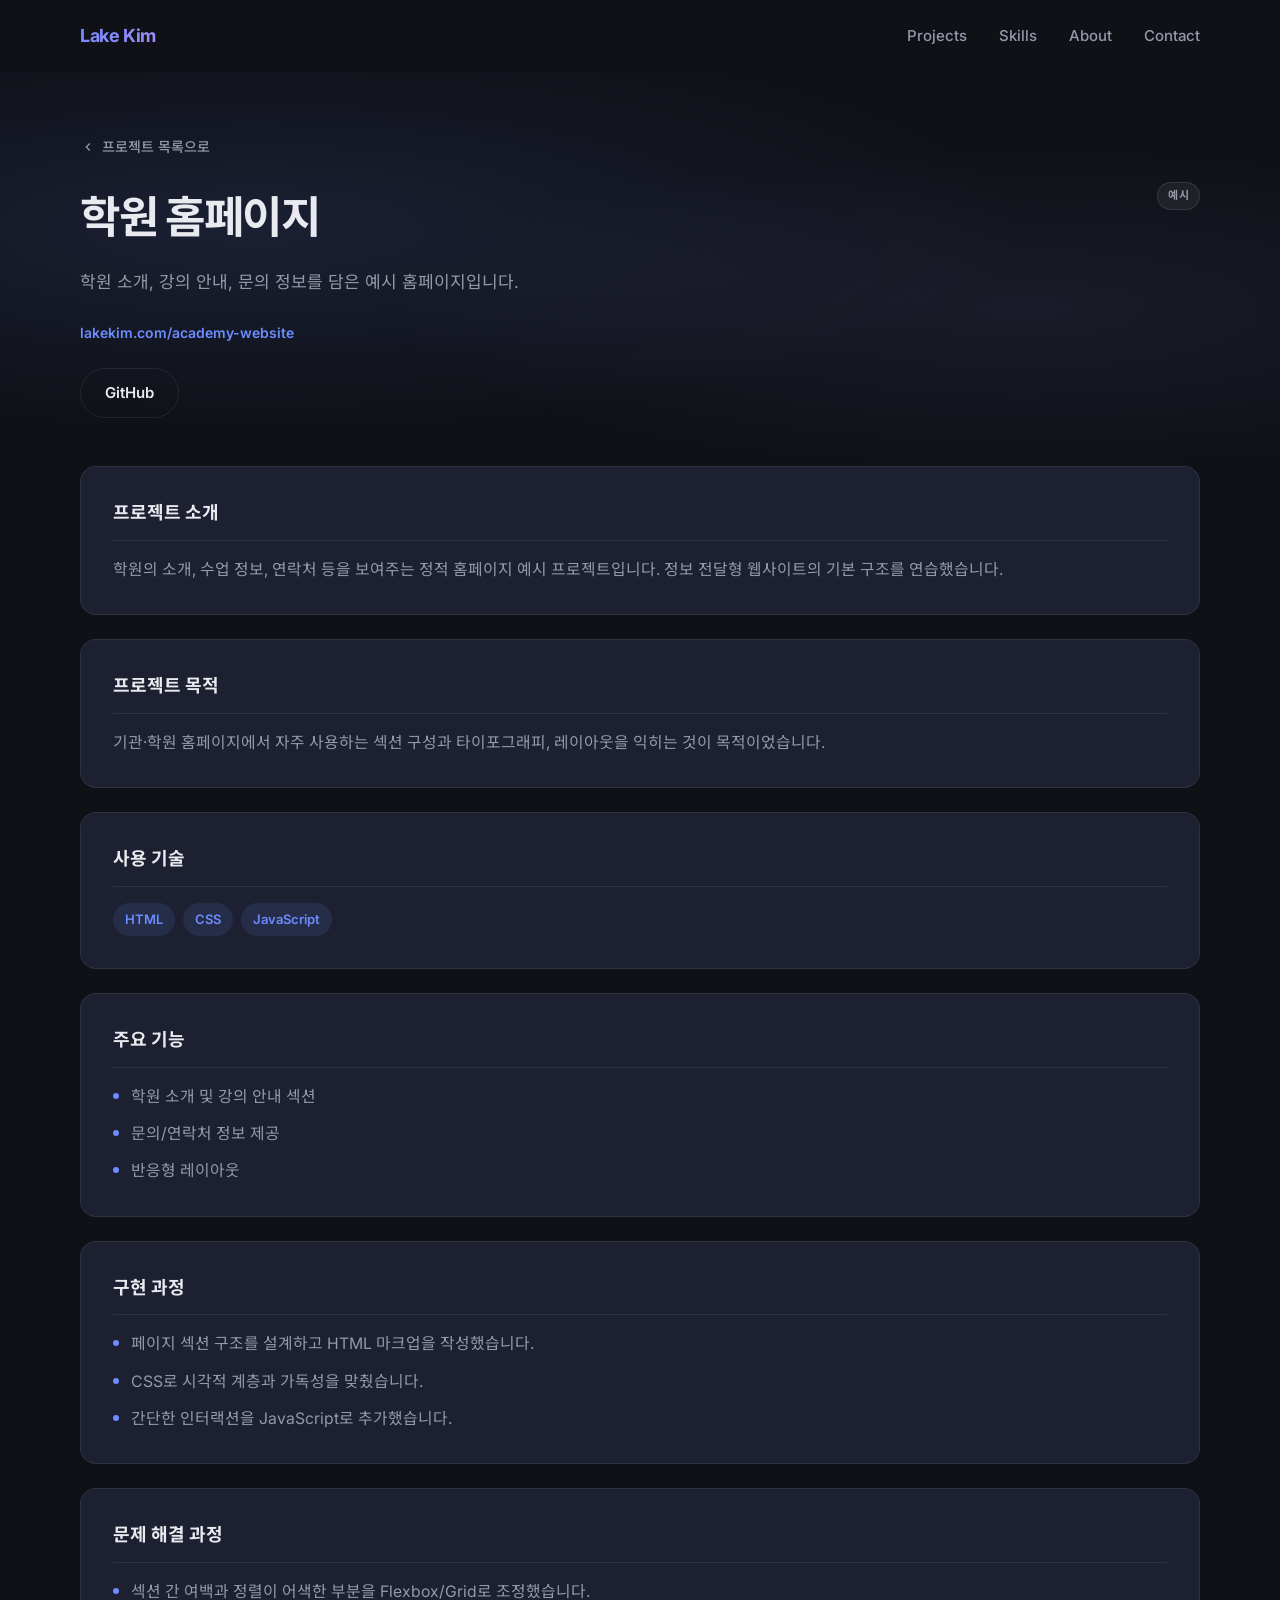
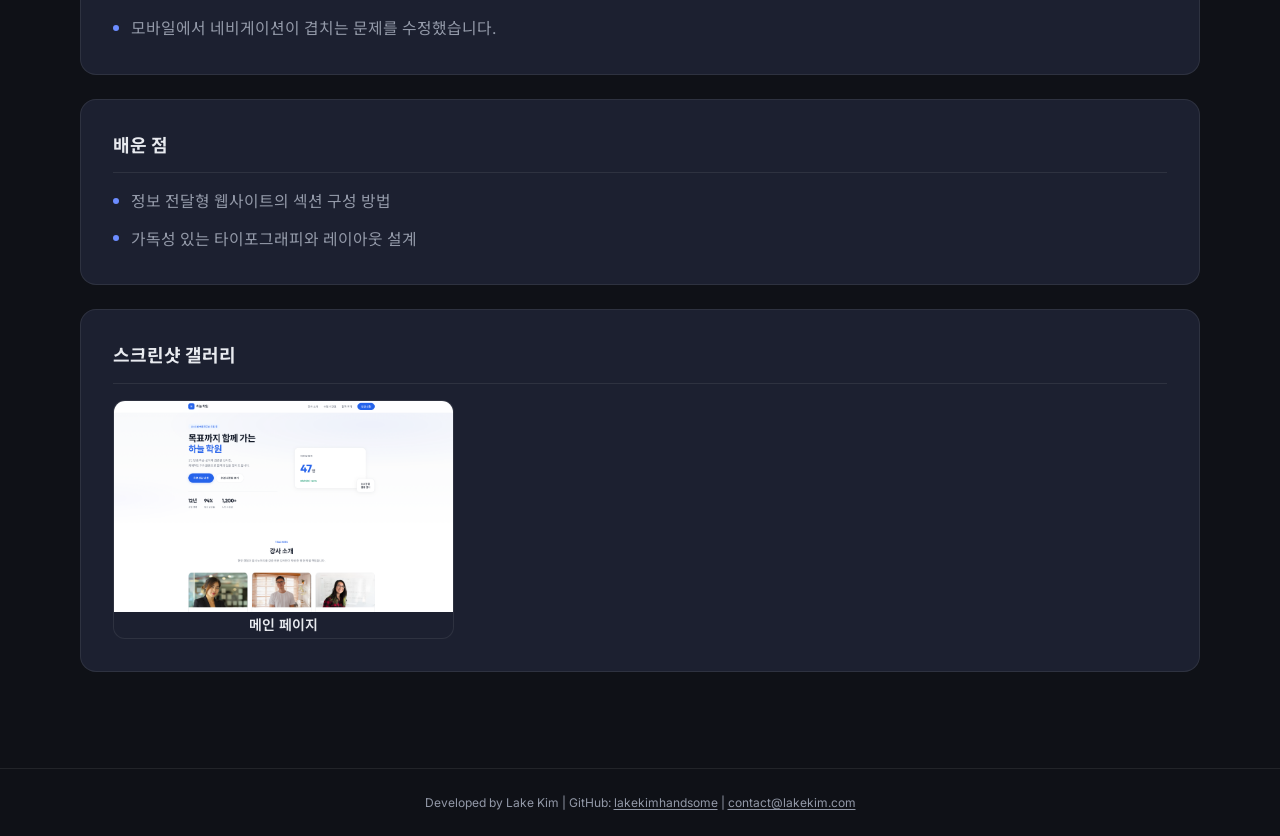
==== projects/academy-website/index.html @ eb20b7c6 "remove .html from project urls" ====
<!DOCTYPE html>
<html lang="ko">

<head>
  <meta charset="UTF-8">
  <meta name="viewport" content="width=device-width, initial-scale=1.0">
  <meta name="description" content="학원 홈페이지 프로젝트 상세">
  <title>학원 홈페이지 | Project Detail</title>
  <link rel="icon" href="../../favicon.svg" type="image/svg+xml">
  <link rel="preconnect" href="https://fonts.googleapis.com">
  <link rel="preconnect" href="https://fonts.gstatic.com" crossorigin>
  <link href="https://fonts.googleapis.com/css2?family=Inter:wght@400;500;600;700&family=Noto+Sans+KR:wght@400;500;600;700&display=swap" rel="stylesheet">
  <link rel="stylesheet" href="../../style.css">
</head>

<body class="page-detail">
  <header class="header scrolled" id="header">
    <nav class="nav container">
      <a href="../../" class="logo logo--link">Lake Kim</a>
      <ul class="nav-links" id="nav-links">
        <li><a href="../../#projects">Projects</a></li>
        <li><a href="../../#skills">Skills</a></li>
        <li><a href="../../#about">About</a></li>
        <li><a href="../../#contact">Contact</a></li>
      </ul>
      <button type="button" class="nav-toggle" id="nav-toggle" aria-label="메뉴 열기" aria-expanded="false"><span></span><span></span><span></span></button>
    </nav>
  </header>

  <main>
    <section class="detail-hero">
      <div class="container detail-hero-inner reveal">
        <a href="../../#projects" class="detail-back"><svg viewBox="0 0 24 24" aria-hidden="true"><path d="M15.41 7.41 14 6l-6 6 6 6 1.41-1.41L10.83 12z" /></svg>프로젝트 목록으로</a>
        <div class="detail-header">
          <h1 class="detail-title">학원 홈페이지</h1>
          <span class="project-badge project-badge--sample">예시</span>
        </div>
        <p class="detail-summary">학원 소개, 강의 안내, 문의 정보를 담은 예시 홈페이지입니다.</p>
        <a href="https://lakekim.com/academy-website" class="project-url" target="_blank"
          rel="noopener noreferrer">lakekim.com/academy-website</a>
        <div class="detail-actions">
          <a href="https://github.com/lakekimhandsome/academy-website" class="btn btn-outline" target="_blank" rel="noopener noreferrer">GitHub</a>
        </div>
      </div>
    </section>

    <section class="detail-content">
      <div class="container detail-grid">
        <article class="detail-block reveal"><h2 class="detail-block-title">프로젝트 소개</h2><p class="detail-text">학원의 소개, 수업 정보, 연락처 등을 보여주는 정적 홈페이지 예시 프로젝트입니다. 정보 전달형 웹사이트의 기본 구조를 연습했습니다.</p></article>
        <article class="detail-block reveal"><h2 class="detail-block-title">프로젝트 목적</h2><p class="detail-text">기관·학원 홈페이지에서 자주 사용하는 섹션 구성과 타이포그래피, 레이아웃을 익히는 것이 목적이었습니다.</p></article>
        <article class="detail-block reveal"><h2 class="detail-block-title">사용 기술</h2><ul class="detail-tech"><li>HTML</li><li>CSS</li><li>JavaScript</li></ul></article>
        <article class="detail-block reveal"><h2 class="detail-block-title">주요 기능</h2><ul class="detail-list"><li><span class="detail-list-marker" aria-hidden="true"></span>학원 소개 및 강의 안내 섹션</li><li><span class="detail-list-marker" aria-hidden="true"></span>문의/연락처 정보 제공</li><li><span class="detail-list-marker" aria-hidden="true"></span>반응형 레이아웃</li></ul></article>
        <article class="detail-block reveal"><h2 class="detail-block-title">구현 과정</h2><ul class="detail-list"><li><span class="detail-list-marker" aria-hidden="true"></span>페이지 섹션 구조를 설계하고 HTML 마크업을 작성했습니다.</li><li><span class="detail-list-marker" aria-hidden="true"></span>CSS로 시각적 계층과 가독성을 맞췄습니다.</li><li><span class="detail-list-marker" aria-hidden="true"></span>간단한 인터랙션을 JavaScript로 추가했습니다.</li></ul></article>
        <article class="detail-block reveal"><h2 class="detail-block-title">문제 해결 과정</h2><ul class="detail-list"><li><span class="detail-list-marker" aria-hidden="true"></span>섹션 간 여백과 정렬이 어색한 부분을 Flexbox/Grid로 조정했습니다.</li><li><span class="detail-list-marker" aria-hidden="true"></span>모바일에서 네비게이션이 겹치는 문제를 수정했습니다.</li></ul></article>
        <article class="detail-block reveal"><h2 class="detail-block-title">배운 점</h2><ul class="detail-list"><li><span class="detail-list-marker" aria-hidden="true"></span>정보 전달형 웹사이트의 섹션 구성 방법</li><li><span class="detail-list-marker" aria-hidden="true"></span>가독성 있는 타이포그래피와 레이아웃 설계</li></ul></article>
        <article class="detail-block reveal"><h2 class="detail-block-title">스크린샷 갤러리</h2><div class="gallery-grid"><button type="button" class="gallery-item" data-lightbox-src="../../images/projects/academy-website.png" data-lightbox-caption="메인 페이지"><div class="gallery-item__media"><img src="../../images/projects/academy-website.png" alt="메인 페이지" loading="lazy"></div><span class="gallery-item__caption">메인 페이지</span></button></div></article>
      </div>
    </section>
  </main>

  <footer class="site-footer"><p class="site-footer__copy">Developed by Lake Kim | GitHub: <a href="https://github.com/lakekimhandsome" target="_blank" rel="noopener noreferrer">lakekimhandsome</a> | <a href="mailto:contact@lakekim.com">contact@lakekim.com</a></p></footer>

  <div id="lightbox" class="lightbox" aria-hidden="true" role="dialog" aria-modal="true" aria-label="스크린샷 확대 보기">
    <div class="lightbox__backdrop"></div>
    <button type="button" class="lightbox__close" aria-label="닫기"><svg viewBox="0 0 24 24" aria-hidden="true"><path d="M18.3 5.71 12 12l6.3 6.29-1.41 1.42L10.59 13.4 4.29 19.71 2.88 18.3 9.17 12 2.88 5.71 4.29 4.29 10.59 10.6l6.3-6.31z" /></svg></button>
    <button type="button" class="lightbox__prev" aria-label="이전"><svg viewBox="0 0 24 24" aria-hidden="true"><path d="M15.41 7.41 14 6l-6 6 6 6 1.41-1.41L10.83 12z" /></svg></button>
    <button type="button" class="lightbox__next" aria-label="다음"><svg viewBox="0 0 24 24" aria-hidden="true"><path d="M8.59 16.59 13.17 12 8.59 7.41 10 6l6 6-6 6z" /></svg></button>
    <div class="lightbox__dialog"><figure class="lightbox__figure"><img class="lightbox__image" src="" alt=""></figure><p class="lightbox__caption"></p></div>
  </div>

  <script src="../../script.js"></script>
  <script src="../../project-detail.js"></script>
</body>
</html>
---- style.css ----
/* ===== Variables ===== */
:root {
  --bg: #0f1117;
  --bg-alt: #161922;
  --surface: #1c2030;
  --surface-hover: #242938;
  --border: rgba(255, 255, 255, 0.08);
  --text: #e8eaef;
  --text-muted: #9399a8;
  --accent: #6c8cff;
  --accent-hover: #8aa4ff;
  --accent-soft: rgba(108, 140, 255, 0.12);
  --gradient: linear-gradient(135deg, #6c8cff 0%, #a78bfa 100%);
  --shadow: 0 8px 32px rgba(0, 0, 0, 0.3);
  --radius: 12px;
  --radius-lg: 16px;
  --header-h: 72px;
  --transition: 0.25s ease;
  --font: "Inter", "Noto Sans KR", -apple-system, BlinkMacSystemFont, sans-serif;
}

/* ===== Reset ===== */
*,
*::before,
*::after {
  box-sizing: border-box;
  margin: 0;
  padding: 0;
}

html {
  scroll-behavior: smooth;
}

body {
  font-family: var(--font);
  background: var(--bg);
  color: var(--text);
  line-height: 1.6;
  -webkit-font-smoothing: antialiased;
}

a {
  color: inherit;
  text-decoration: none;
}

ul {
  list-style: none;
}

img {
  max-width: 100%;
  display: block;
}

button {
  font: inherit;
  cursor: pointer;
  border: none;
  background: none;
}

.container {
  width: min(1120px, calc(100% - 2.5rem));
  margin-inline: auto;
}

/* ===== Header ===== */
.header {
  position: fixed;
  top: 0;
  left: 0;
  right: 0;
  z-index: 100;
  height: var(--header-h);
  transition: background var(--transition), box-shadow var(--transition);
}

.header.scrolled {
  background: rgba(15, 17, 23, 0.85);
  backdrop-filter: blur(12px);
  box-shadow: 0 1px 0 var(--border);
}

.nav {
  display: flex;
  align-items: center;
  justify-content: space-between;
  height: 100%;
}

.logo {
  font-weight: 700;
  font-size: 1.125rem;
  letter-spacing: -0.02em;
  background: var(--gradient);
  -webkit-background-clip: text;
  background-clip: text;
  -webkit-text-fill-color: transparent;
}

.nav-links {
  display: flex;
  gap: 2rem;
}

.nav-links a {
  font-size: 0.9375rem;
  font-weight: 500;
  color: var(--text-muted);
  transition: color var(--transition);
}

.nav-links a:hover {
  color: var(--text);
}

.nav-toggle {
  display: none;
  flex-direction: column;
  gap: 5px;
  padding: 4px;
}

.nav-toggle span {
  display: block;
  width: 22px;
  height: 2px;
  background: var(--text);
  border-radius: 2px;
  transition: transform var(--transition), opacity var(--transition);
}

.nav-toggle.active span:nth-child(1) {
  transform: translateY(7px) rotate(45deg);
}

.nav-toggle.active span:nth-child(2) {
  opacity: 0;
}

.nav-toggle.active span:nth-child(3) {
  transform: translateY(-7px) rotate(-45deg);
}

/* ===== Buttons ===== */
.btn {
  display: inline-flex;
  align-items: center;
  justify-content: center;
  gap: 0.5rem;
  padding: 0.75rem 1.5rem;
  font-size: 0.9375rem;
  font-weight: 600;
  border-radius: 999px;
  transition: transform var(--transition), background var(--transition), color var(--transition), border-color var(--transition), box-shadow var(--transition);
}

.btn:hover {
  transform: translateY(-2px);
}

.btn-primary {
  background: var(--gradient);
  color: #fff;
  box-shadow: 0 4px 20px rgba(108, 140, 255, 0.3);
}

.btn-primary:hover {
  box-shadow: 0 6px 28px rgba(108, 140, 255, 0.45);
}

.btn-outline {
  border: 1px solid var(--border);
  color: var(--text);
  background: transparent;
}

.btn-outline:hover {
  border-color: rgba(255, 255, 255, 0.2);
  background: rgba(255, 255, 255, 0.04);
}

.btn-ghost {
  border: 1px solid var(--border);
  color: var(--text-muted);
  background: transparent;
}

.btn-ghost:hover {
  color: var(--text);
  border-color: rgba(255, 255, 255, 0.18);
  background: rgba(255, 255, 255, 0.04);
}

.btn-sm {
  padding: 0.5rem 1rem;
  font-size: 0.875rem;
}

.btn-icon {
  width: 18px;
  height: 18px;
  fill: currentColor;
}

/* ===== Hero ===== */
.hero {
  position: relative;
  min-height: 100vh;
  display: flex;
  align-items: center;
  padding-top: var(--header-h);
  overflow: hidden;
}

.hero-bg {
  position: absolute;
  inset: 0;
  background:
    radial-gradient(ellipse 60% 50% at 20% 40%, rgba(108, 140, 255, 0.15), transparent),
    radial-gradient(ellipse 50% 40% at 80% 60%, rgba(167, 139, 250, 0.1), transparent);
  pointer-events: none;
}

.hero-inner {
  display: grid;
  grid-template-columns: 1fr 1fr;
  gap: 4rem;
  align-items: center;
  padding-block: 4rem 6rem;
}

.hero-greeting {
  font-size: 1.125rem;
  color: var(--accent);
  font-weight: 500;
  margin-bottom: 0.5rem;
}

.hero-name {
  font-size: clamp(2.75rem, 6vw, 4rem);
  font-weight: 700;
  letter-spacing: -0.03em;
  line-height: 1.1;
  margin-bottom: 0.75rem;
}

.hero-cursor {
  display: inline-block;
  color: var(--accent);
  animation: blink 1s step-end infinite;
  margin-left: 0.1em;
}

@keyframes blink {
  50% {
    opacity: 0;
  }
}

.hero-role {
  font-size: 1.375rem;
  font-weight: 600;
  color: var(--text-muted);
  margin-bottom: 1.25rem;
}

.hero-desc {
  font-size: 1.0625rem;
  color: var(--text-muted);
  max-width: 28rem;
  margin-bottom: 2rem;
}

.hero-actions {
  display: flex;
  flex-wrap: wrap;
  gap: 1rem;
}

.hero-br {
  display: none;
}

/* Code window */
.code-window {
  background: var(--surface);
  border: 1px solid var(--border);
  border-radius: var(--radius-lg);
  overflow: hidden;
  box-shadow: var(--shadow);
  text-align: left;
}

.code-window-header {
  display: flex;
  gap: 6px;
  padding: 0.875rem 1rem;
  background: rgba(0, 0, 0, 0.2);
  border-bottom: 1px solid var(--border);
  justify-content: flex-start;
}

.dot {
  width: 10px;
  height: 10px;
  border-radius: 50%;
}

.dot-red {
  background: #ff5f57;
}

.dot-yellow {
  background: #febc2e;
}

.dot-green {
  background: #28c840;
}

.code-window-body {
  padding: 1.5rem;
  font-family: "SF Mono", "Fira Code", "Consolas", monospace;
  font-size: 0.875rem;
  line-height: 1.7;
  overflow-x: auto;
  text-align: left;
  direction: ltr;
  white-space: pre;
}

.code-window-body code {
  display: block;
  text-align: left;
}

.code-keyword {
  color: #c792ea;
}

.code-var {
  color: #82aaff;
}

.code-prop {
  color: #7fdbca;
}

.code-string {
  color: #c3e88d;
}

.scroll-indicator {
  position: absolute;
  bottom: 2rem;
  left: 50%;
  transform: translateX(-50%);
  width: 24px;
  height: 40px;
  border: 2px solid var(--border);
  border-radius: 12px;
  display: flex;
  justify-content: center;
  padding-top: 8px;
}

.scroll-indicator span {
  width: 4px;
  height: 8px;
  background: var(--accent);
  border-radius: 2px;
  animation: scroll-bounce 2s ease-in-out infinite;
}

@keyframes scroll-bounce {
  0%,
  100% {
    transform: translateY(0);
    opacity: 1;
  }

  50% {
    transform: translateY(6px);
    opacity: 0.4;
  }
}

/* ===== Sections ===== */
.section {
  padding: 6rem 0;
}

.section-alt {
  background: var(--bg-alt);
}

.section-header {
  margin-bottom: 3rem;
}

.section-label {
  font-size: 0.875rem;
  font-weight: 600;
  color: var(--accent);
  text-transform: uppercase;
  letter-spacing: 0.08em;
  margin-bottom: 0.75rem;
}

.section-title {
  font-size: clamp(1.75rem, 4vw, 2.25rem);
  font-weight: 700;
  letter-spacing: -0.02em;
  margin-bottom: 0.75rem;
}

.section-desc {
  color: var(--text-muted);
  max-width: 32rem;
}

/* ===== Scroll reveal ===== */
.reveal {
  opacity: 0;
  transform: translateY(24px);
  transition: opacity 0.6s ease, transform 0.6s ease;
}

.reveal.visible {
  opacity: 1;
  transform: translateY(0);
}

/* ===== Projects ===== */
.projects-featured {
  margin-bottom: 3rem;
}

.projects-subtitle {
  font-size: 0.875rem;
  font-weight: 600;
  color: var(--accent);
  text-transform: uppercase;
  letter-spacing: 0.08em;
  margin-bottom: 1.25rem;
}

.projects-featured-grid {
  display: grid;
  grid-template-columns: repeat(2, 1fr);
  gap: 1.5rem;
}

.projects-grid {
  display: grid;
  grid-template-columns: repeat(2, 1fr);
  gap: 1.5rem;
}

.project-card {
  display: flex;
  flex-direction: column;
  justify-content: space-between;
  gap: 0;
  padding: 0;
  background: var(--surface);
  border: 1px solid var(--border);
  border-radius: var(--radius-lg);
  overflow: hidden;
  transition: transform var(--transition), border-color var(--transition), box-shadow var(--transition);
}

.project-card:hover {
  transform: translateY(-4px);
  border-color: rgba(108, 140, 255, 0.3);
  box-shadow: 0 12px 40px rgba(0, 0, 0, 0.25);
}

.project-card--featured {
  border-color: rgba(108, 140, 255, 0.22);
  box-shadow: 0 8px 32px rgba(108, 140, 255, 0.08);
}

.project-card--featured:hover {
  border-color: rgba(108, 140, 255, 0.45);
  box-shadow: 0 16px 48px rgba(108, 140, 255, 0.15);
}

.project-card-media {
  aspect-ratio: 16 / 9;
  overflow: hidden;
  background:
    linear-gradient(135deg, rgba(108, 140, 255, 0.12), rgba(167, 139, 250, 0.08)),
    var(--surface);
  border-bottom: 1px solid var(--border);
}

.project-image-link {
  display: block;
  width: 100%;
  height: 100%;
  cursor: pointer;
}

.project-image-link:focus-visible {
  outline: 2px solid var(--accent);
  outline-offset: -2px;
}

.project-image {
  width: 100%;
  height: 100%;
  object-fit: cover;
  display: block;
  transition: transform 0.35s ease;
}

.project-card:hover .project-image {
  transform: scale(1.03);
}

.project-card-media--speaklog {
  background:
    radial-gradient(circle at 30% 40%, rgba(108, 140, 255, 0.35), transparent 55%),
    linear-gradient(135deg, #1b3a6b 0%, #2d5a9e 50%, #1a2f52 100%);
}

.project-card-media--caferadar {
  background:
    radial-gradient(circle at 70% 30%, rgba(210, 160, 100, 0.35), transparent 50%),
    linear-gradient(135deg, #3d2b1f 0%, #6b4c35 50%, #2a1e16 100%);
}

.project-media-label {
  display: flex;
  align-items: center;
  justify-content: center;
  width: 100%;
  height: 100%;
  font-size: clamp(1.5rem, 4vw, 2rem);
  font-weight: 700;
  letter-spacing: -0.02em;
  color: rgba(255, 255, 255, 0.92);
  text-shadow: 0 2px 16px rgba(0, 0, 0, 0.35);
  transition: transform 0.35s ease;
}

.project-card:hover .project-media-label {
  transform: scale(1.03);
}

.project-card-top {
  padding: 1.5rem 1.75rem 0;
}

.project-card-header {
  display: flex;
  align-items: center;
  justify-content: space-between;
  gap: 0.75rem;
  flex-wrap: wrap;
  margin-bottom: 0.5rem;
}

.project-name {
  font-size: 1.25rem;
  font-weight: 700;
}

.project-badge {
  display: inline-flex;
  align-items: center;
  padding: 0.25rem 0.625rem;
  font-size: 0.6875rem;
  font-weight: 700;
  letter-spacing: 0.04em;
  text-transform: uppercase;
  border-radius: 999px;
  white-space: nowrap;
  flex-shrink: 0;
}

.project-badge--live {
  color: #fff;
  background: var(--gradient);
  box-shadow: 0 2px 12px rgba(108, 140, 255, 0.35);
}

.project-badge--sample {
  color: var(--text-muted);
  background: rgba(255, 255, 255, 0.06);
  border: 1px solid rgba(255, 255, 255, 0.1);
}

.status-live {
  display: inline-flex;
  align-items: center;
  gap: 0.375rem;
  padding: 0.25rem 0.625rem;
  font-size: 0.6875rem;
  font-weight: 700;
  letter-spacing: 0.04em;
  color: #34d399;
  background: rgba(52, 211, 153, 0.1);
  border: 1px solid rgba(52, 211, 153, 0.25);
  border-radius: 999px;
  white-space: nowrap;
  flex-shrink: 0;
}

.status-dot {
  width: 8px;
  height: 8px;
  border-radius: 50%;
  background: #22c55e;
  animation: status-blink 1.5s ease-in-out infinite;
}

@keyframes status-blink {
  0%,
  100% {
    opacity: 1;
    box-shadow: 0 0 6px rgba(34, 197, 94, 0.9);
  }

  50% {
    opacity: 0.35;
    box-shadow: 0 0 2px rgba(34, 197, 94, 0.3);
  }
}

.project-card-badges {
  display: inline-flex;
  align-items: center;
  gap: 0.5rem;
  flex-wrap: wrap;
}

.project-url {
  display: inline-block;
  margin-top: 0.625rem;
  font-size: 0.875rem;
  font-weight: 600;
  color: var(--accent);
  transition: color var(--transition);
}

.project-url:hover {
  color: var(--accent-hover);
  text-decoration: underline;
}

.project-desc {
  color: var(--text-muted);
  font-size: 0.9375rem;
}

.project-tech {
  display: flex;
  flex-wrap: wrap;
  gap: 0.5rem;
  margin-top: 1rem;
}

.project-tech li {
  padding: 0.25rem 0.625rem;
  font-size: 0.75rem;
  font-weight: 600;
  color: var(--accent);
  background: var(--accent-soft);
  border-radius: 999px;
}

.project-card-actions {
  display: flex;
  flex-wrap: wrap;
  gap: 0.75rem;
  padding: 1.25rem 1.75rem 1.75rem;
}

/* ===== Project Detail ===== */
.page-detail {
  padding-top: var(--header-h);
}

.detail-hero {
  position: relative;
  padding: 4rem 0 3rem;
  overflow: hidden;
}

.detail-hero::before {
  content: "";
  position: absolute;
  inset: 0;
  background:
    radial-gradient(ellipse 60% 50% at 20% 40%, rgba(108, 140, 255, 0.12), transparent),
    radial-gradient(ellipse 50% 40% at 80% 60%, rgba(167, 139, 250, 0.08), transparent);
  pointer-events: none;
}

.detail-hero-inner {
  position: relative;
}

.detail-back {
  display: inline-flex;
  align-items: center;
  gap: 0.375rem;
  margin-bottom: 1.5rem;
  font-size: 0.875rem;
  font-weight: 500;
  color: var(--text-muted);
  transition: color var(--transition);
}

.detail-back:hover {
  color: var(--accent);
}

.detail-back svg {
  width: 1rem;
  height: 1rem;
  fill: currentColor;
}

.detail-header {
  display: flex;
  align-items: flex-start;
  justify-content: space-between;
  gap: 1rem;
  flex-wrap: wrap;
  margin-bottom: 1rem;
}

.detail-title {
  font-size: clamp(2rem, 5vw, 2.75rem);
  font-weight: 700;
  letter-spacing: -0.03em;
}

.detail-summary {
  color: var(--text-muted);
  font-size: 1.0625rem;
  max-width: 40rem;
  margin-bottom: 1.5rem;
}

.detail-hero-inner > .project-url {
  margin-top: 0;
  margin-bottom: 1.5rem;
}

.detail-actions {
  display: flex;
  flex-wrap: wrap;
  gap: 0.75rem;
}

.detail-content {
  padding-bottom: 6rem;
}

.detail-grid {
  display: grid;
  gap: 1.5rem;
}

.detail-block {
  padding: 2rem;
  background: var(--surface);
  border: 1px solid var(--border);
  border-radius: var(--radius-lg);
  transition: border-color var(--transition);
}

.detail-block:hover {
  border-color: rgba(108, 140, 255, 0.2);
}

.detail-block-title {
  font-size: 1.125rem;
  font-weight: 700;
  margin-bottom: 1rem;
  padding-bottom: 0.75rem;
  border-bottom: 1px solid var(--border);
}

.detail-text {
  color: var(--text-muted);
  font-size: 0.9875rem;
}

.detail-text + .detail-text {
  margin-top: 0.875rem;
}

.detail-list {
  display: flex;
  flex-direction: column;
  gap: 0.75rem;
}

.detail-list li {
  display: flex;
  align-items: flex-start;
  gap: 0.75rem;
  color: var(--text-muted);
  font-size: 0.9875rem;
}

.detail-list-marker {
  flex-shrink: 0;
  width: 6px;
  height: 6px;
  margin-top: 0.55rem;
  background: var(--accent);
  border-radius: 50%;
}

.detail-tech {
  display: flex;
  flex-wrap: wrap;
  gap: 0.5rem;
}

.detail-tech li {
  padding: 0.375rem 0.75rem;
  font-size: 0.8125rem;
  font-weight: 600;
  color: var(--accent);
  background: var(--accent-soft);
  border-radius: 999px;
}

.gallery-grid {
  display: grid;
  grid-template-columns: repeat(3, 1fr);
  gap: 1rem;
}

.gallery-item {
  display: block;
  width: 100%;
  padding: 0;
  border: 1px solid var(--border);
  border-radius: var(--radius);
  overflow: hidden;
  background: var(--surface);
  cursor: zoom-in;
  transition: transform var(--transition), border-color var(--transition), box-shadow var(--transition);
}

.gallery-item:hover {
  transform: translateY(-3px);
  border-color: rgba(108, 140, 255, 0.35);
  box-shadow: 0 8px 28px rgba(0, 0, 0, 0.25);
}

.gallery-item:focus-visible {
  outline: 2px solid var(--accent);
  outline-offset: 2px;
}

.gallery-item__media {
  aspect-ratio: 16 / 10;
  overflow: hidden;
  background:
    linear-gradient(135deg, rgba(108, 140, 255, 0.1), rgba(167, 139, 250, 0.06)),
    var(--bg-alt);
}

.gallery-item__media img {
  width: 100%;
  height: 100%;
  object-fit: cover;
  transition: transform 0.35s ease;
}

.gallery-item:hover .gallery-item__media img {
  transform: scale(1.04);
}

.gallery-item__caption {
  padding: 0.875rem 1rem;
  font-size: 0.875rem;
  font-weight: 600;
  text-align: center;
  color: var(--text);
}

/* ===== Lightbox ===== */
.lightbox {
  position: fixed;
  inset: 0;
  z-index: 1000;
  display: flex;
  align-items: center;
  justify-content: center;
  padding: 1.5rem;
  opacity: 0;
  visibility: hidden;
  transition: opacity var(--transition), visibility var(--transition);
}

.lightbox.is-open {
  opacity: 1;
  visibility: visible;
}

.lightbox__backdrop {
  position: absolute;
  inset: 0;
  background: rgba(8, 10, 14, 0.92);
  backdrop-filter: blur(8px);
}

.lightbox__dialog {
  position: relative;
  z-index: 1;
  width: min(960px, 100%);
  max-height: calc(100vh - 3rem);
  display: flex;
  flex-direction: column;
  gap: 1rem;
}

.lightbox__figure {
  margin: 0;
  border-radius: var(--radius-lg);
  overflow: hidden;
  border: 1px solid var(--border);
  background: var(--surface);
}

.lightbox__image {
  width: 100%;
  max-height: calc(100vh - 8rem);
  object-fit: contain;
  background: var(--bg-alt);
}

.lightbox__caption {
  text-align: center;
  font-size: 0.9375rem;
  font-weight: 600;
  color: var(--text);
}

.lightbox__close,
.lightbox__prev,
.lightbox__next {
  position: absolute;
  z-index: 2;
  display: flex;
  align-items: center;
  justify-content: center;
  width: 2.75rem;
  height: 2.75rem;
  border-radius: 50%;
  border: 1px solid var(--border);
  background: rgba(28, 32, 48, 0.9);
  color: var(--text);
  transition: background var(--transition), border-color var(--transition), transform var(--transition);
}

.lightbox__close:hover,
.lightbox__prev:hover,
.lightbox__next:hover {
  background: var(--surface-hover);
  border-color: rgba(108, 140, 255, 0.35);
  transform: translateY(-1px);
}

.lightbox__close {
  top: 1rem;
  right: 1rem;
}

.lightbox__prev {
  left: 1rem;
  top: 50%;
  transform: translateY(-50%);
}

.lightbox__next {
  right: 1rem;
  top: 50%;
  transform: translateY(-50%);
}

.lightbox__prev:hover,
.lightbox__next:hover {
  transform: translateY(calc(-50% - 1px));
}

.lightbox__close svg,
.lightbox__prev svg,
.lightbox__next svg {
  width: 1.125rem;
  height: 1.125rem;
  fill: currentColor;
}

.lightbox__prev:disabled,
.lightbox__next:disabled {
  opacity: 0.35;
  cursor: not-allowed;
}

body.lightbox-open {
  overflow: hidden;
}

.logo--link {
  -webkit-text-fill-color: transparent;
}

/* ===== Skills ===== */
.skills-grid {
  display: grid;
  grid-template-columns: repeat(3, 1fr);
  gap: 1.25rem;
}

.skill-card {
  display: flex;
  flex-direction: column;
  align-items: center;
  gap: 0.75rem;
  padding: 2rem 1.5rem;
  background: var(--surface);
  border: 1px solid var(--border);
  border-radius: var(--radius-lg);
  text-align: center;
  transition: transform var(--transition), border-color var(--transition), background var(--transition);
}

.skill-card:hover {
  transform: translateY(-4px);
  border-color: rgba(108, 140, 255, 0.25);
  background: var(--surface-hover);
}

.skill-icon {
  display: flex;
  align-items: center;
  justify-content: center;
  width: 3rem;
  height: 3rem;
  font-size: 1.125rem;
  font-weight: 700;
  color: var(--accent);
  background: var(--accent-soft);
  border-radius: var(--radius);
}

.skill-icon svg,
.skill-icon svg * {
  fill: var(--accent);
}

.skill-icon svg {
  width: 1.5rem;
  height: 1.5rem;
}

.skill-icon--devices svg {
  display: block;
  width: 1.75rem;
  height: 1.1375rem;
}

.skill-name {
  font-size: 0.9375rem;
  font-weight: 600;
}

/* ===== About ===== */
.about-grid {
  display: grid;
  grid-template-columns: 1fr 1.5fr;
  gap: 3rem;
  align-items: start;
}

.about-list {
  display: flex;
  flex-direction: column;
  gap: 1.25rem;
}

.about-list li {
  display: flex;
  align-items: flex-start;
  gap: 1rem;
  font-size: 1.0625rem;
  color: var(--text-muted);
}

.about-marker {
  flex-shrink: 0;
  width: 8px;
  height: 8px;
  margin-top: 0.55rem;
  background: var(--gradient);
  border-radius: 50%;
}

/* ===== Contact ===== */
.contact-cards {
  display: grid;
  gap: 1rem;
  max-width: 640px;
}

.contact-card {
  display: flex;
  align-items: center;
  gap: 1.5rem;
  flex-wrap: wrap;
  padding: 2rem;
  background: var(--surface);
  border: 1px solid var(--border);
  border-radius: var(--radius-lg);
  max-width: 640px;
  transition: border-color var(--transition), box-shadow var(--transition);
}

.contact-card:hover {
  border-color: rgba(108, 140, 255, 0.25);
  box-shadow: var(--shadow);
}

.contact-icon {
  display: flex;
  align-items: center;
  justify-content: center;
  width: 3.5rem;
  height: 3.5rem;
  background: var(--accent-soft);
  border-radius: var(--radius);
  flex-shrink: 0;
}

.contact-icon svg {
  width: 1.75rem;
  height: 1.75rem;
  fill: var(--accent);
}

.contact-info {
  flex: 1;
  min-width: 180px;
}

.contact-label {
  font-size: 0.8125rem;
  font-weight: 600;
  color: var(--text-muted);
  text-transform: uppercase;
  letter-spacing: 0.06em;
  margin-bottom: 0.25rem;
}

.contact-link {
  font-size: 1.0625rem;
  font-weight: 600;
  color: var(--accent);
  transition: color var(--transition);
}

.contact-link--copy {
  cursor: pointer;
  border: none;
  background: none;
  padding: 0;
  font: inherit;
  text-align: left;
}

.contact-link--copy.is-copied {
  color: var(--text-muted);
}

.contact-link:hover {
  color: var(--accent-hover);
}

.contact-card .btn {
  box-shadow: none;
}

.contact-card .btn:hover {
  box-shadow: none;
}

/* ===== Footer ===== */
.site-footer {
  margin-top: 0;
  padding: 24px 20px;
  border-top: 1px solid var(--border);
  text-align: center;
}

.site-footer__copy {
  font-size: 0.75rem;
  color: var(--text-muted);
}

.site-footer__copy a {
  color: inherit;
  text-decoration: underline;
  text-underline-offset: 2px;
  transition: color var(--transition);
}

.site-footer__copy a:hover {
  color: var(--accent);
}

/* ===== Responsive ===== */
@media (max-width: 900px) {
  .hero-inner {
    grid-template-columns: 1fr;
    gap: 3rem;
    text-align: center;
  }

  .hero-desc {
    margin-inline: auto;
  }

  .hero-actions {
    justify-content: center;
  }

  .hero-visual {
    order: -1;
    width: 100%;
    max-width: 420px;
    margin-inline: auto;
    text-align: left;
  }

  .hero-br {
    display: inline;
  }

  .projects-featured-grid,
  .projects-grid {
    grid-template-columns: 1fr;
  }

  .skills-grid {
    grid-template-columns: repeat(2, 1fr);
  }

  .about-grid {
    grid-template-columns: 1fr;
    gap: 1.5rem;
  }

  .gallery-grid {
    grid-template-columns: repeat(2, 1fr);
  }
}

@media (max-width: 640px) {
  .nav-links {
    position: fixed;
    top: var(--header-h);
    left: 0;
    right: 0;
    flex-direction: column;
    align-items: center;
    gap: 0;
    padding: 1rem 0 1.5rem;
    background: rgba(15, 17, 23, 0.95);
    backdrop-filter: blur(12px);
    border-bottom: 1px solid var(--border);
    transform: translateY(-120%);
    opacity: 0;
    visibility: hidden;
    transition: transform var(--transition), opacity var(--transition), visibility var(--transition);
  }

  .nav-links.open {
    transform: translateY(0);
    opacity: 1;
    visibility: visible;
  }

  .nav-links li {
    width: 100%;
    text-align: center;
  }

  .nav-links a {
    display: block;
    padding: 0.875rem 1rem;
  }

  .nav-toggle {
    display: flex;
  }

  .section {
    padding: 4.5rem 0;
  }

  .skills-grid {
    grid-template-columns: 1fr 1fr;
  }

  .contact-card {
    flex-direction: column;
    align-items: flex-start;
  }

  .scroll-indicator {
    display: none;
  }

  .gallery-grid {
    grid-template-columns: 1fr;
  }

  .detail-block {
    padding: 1.5rem;
  }

  .lightbox__prev {
    left: 0.5rem;
  }

  .lightbox__next {
    right: 0.5rem;
  }

  .lightbox__close {
    top: 0.5rem;
    right: 0.5rem;
  }
}

@media (max-width: 400px) {
  .skills-grid {
    grid-template-columns: 1fr;
  }

  .hero-actions {
    flex-direction: column;
    width: 100%;
  }

  .hero-actions .btn {
    width: 100%;
  }
}
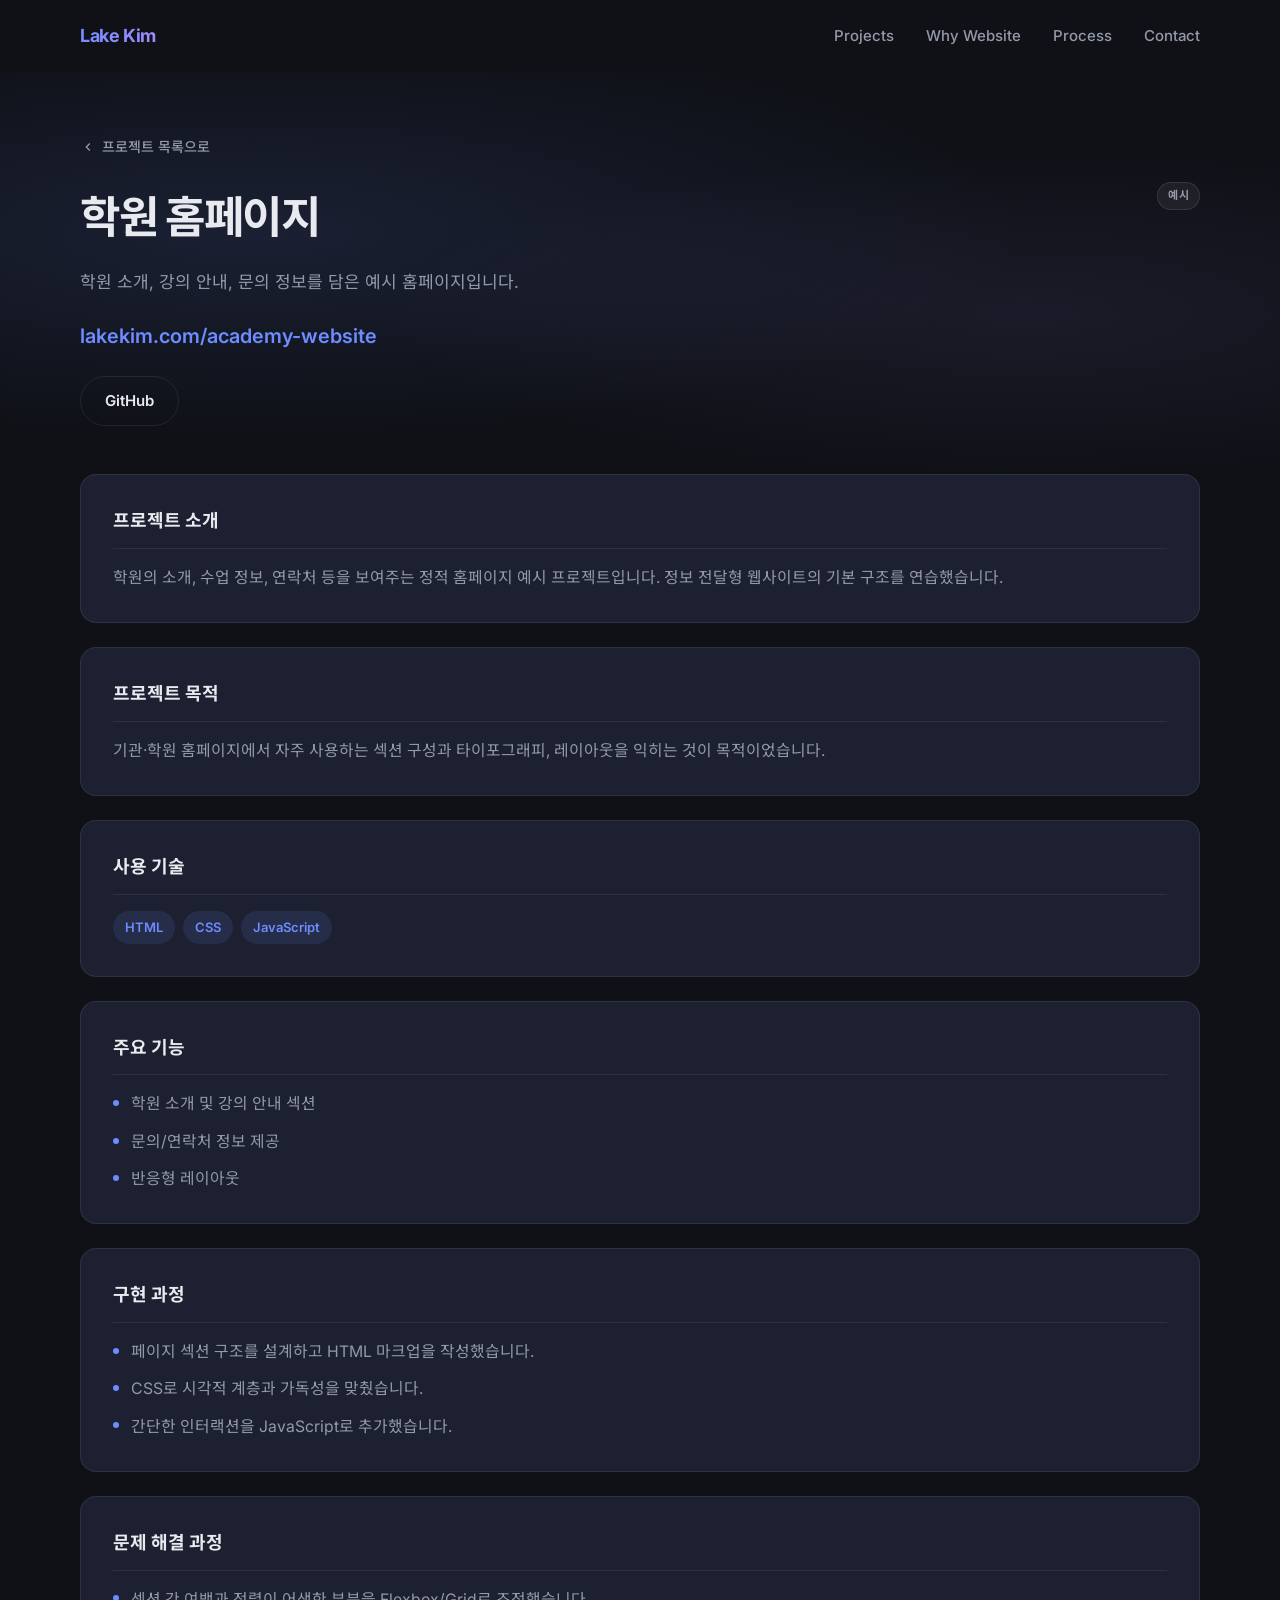
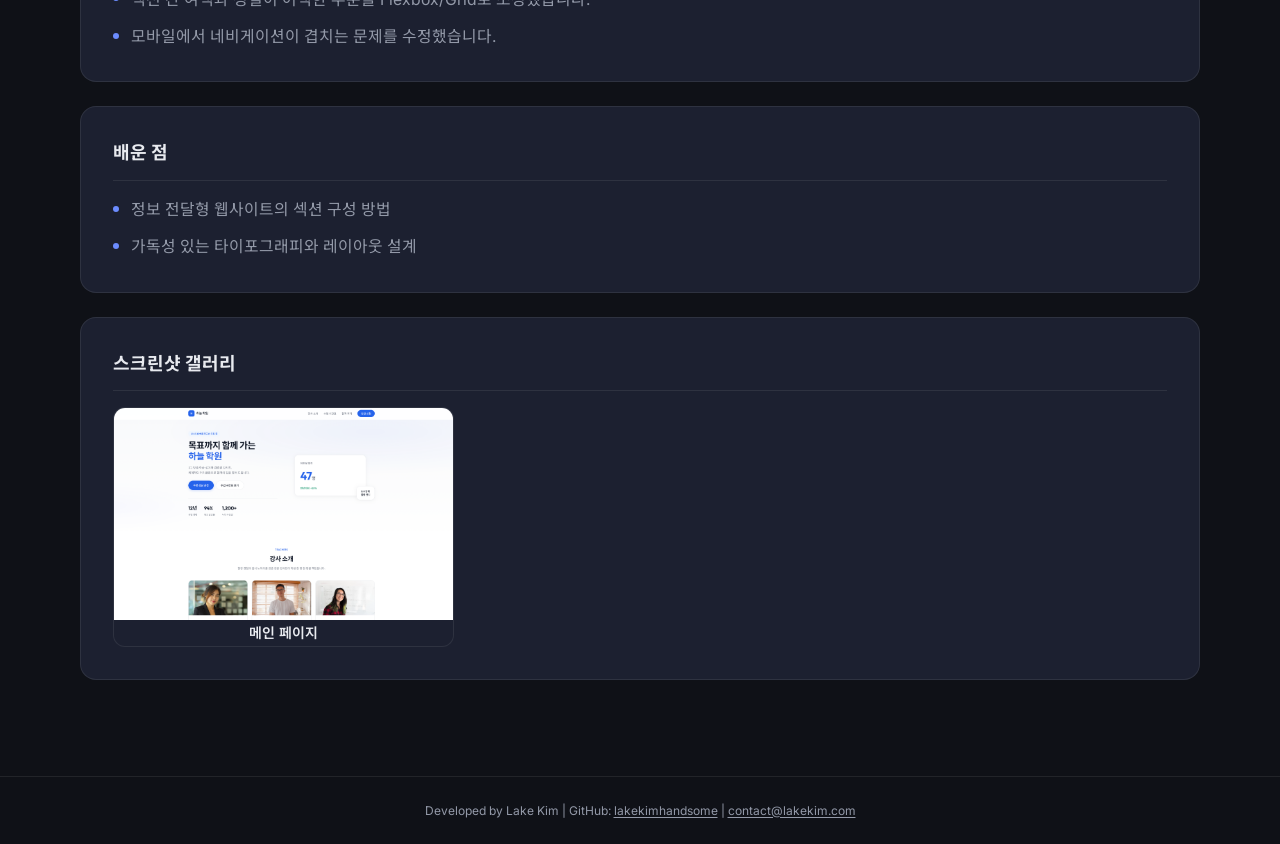
==== commit d6ee4f27: "Change structure and add workout journal" ====
--- a/projects/academy-website/index.html
+++ b/projects/academy-website/index.html
@@ -19,8 +19,8 @@
       <a href="../../" class="logo logo--link">Lake Kim</a>
       <ul class="nav-links" id="nav-links">
         <li><a href="../../#projects">Projects</a></li>
-        <li><a href="../../#skills">Skills</a></li>
-        <li><a href="../../#about">About</a></li>
+        <li><a href="../../#why-website">Why Website</a></li>
+        <li><a href="../../#process">Process</a></li>
         <li><a href="../../#contact">Contact</a></li>
       </ul>
       <button type="button" class="nav-toggle" id="nav-toggle" aria-label="메뉴 열기" aria-expanded="false"><span></span><span></span><span></span></button>
--- a/style.css
+++ b/style.css
@@ -435,6 +435,21 @@
 }
 
 /* ===== Projects ===== */
+.projects-category {
+  margin-bottom: 3.5rem;
+}
+
+.projects-category:last-child {
+  margin-bottom: 0;
+}
+
+.projects-category-title {
+  font-size: 1.25rem;
+  font-weight: 700;
+  color: var(--text);
+  margin-bottom: 1.75rem;
+}
+
 .projects-featured {
   margin-bottom: 3rem;
 }
@@ -593,6 +608,18 @@
   color: var(--text-muted);
   background: rgba(255, 255, 255, 0.06);
   border: 1px solid rgba(255, 255, 255, 0.1);
+}
+
+.project-badge--mobile {
+  color: #a78bfa;
+  background: rgba(167, 139, 250, 0.12);
+  border: 1px solid rgba(167, 139, 250, 0.28);
+}
+
+.project-card-media--mobile .project-image {
+  object-fit: contain;
+  object-position: center top;
+  background: #0f1117;
 }
 
 .status-live {
@@ -642,7 +669,7 @@
 .project-url {
   display: inline-block;
   margin-top: 0.625rem;
-  font-size: 0.875rem;
+  font-size: 1.25rem;
   font-weight: 600;
   color: var(--accent);
   transition: color var(--transition);
@@ -1019,95 +1046,142 @@
   -webkit-text-fill-color: transparent;
 }
 
-/* ===== Skills ===== */
-.skills-grid {
+/* ===== Why Website ===== */
+.why-grid {
   display: grid;
   grid-template-columns: repeat(3, 1fr);
   gap: 1.25rem;
 }
 
-.skill-card {
+.why-card {
   display: flex;
   flex-direction: column;
-  align-items: center;
   gap: 0.75rem;
   padding: 2rem 1.5rem;
   background: var(--surface);
   border: 1px solid var(--border);
   border-radius: var(--radius-lg);
-  text-align: center;
   transition: transform var(--transition), border-color var(--transition), background var(--transition);
 }
 
-.skill-card:hover {
+.why-card:hover {
   transform: translateY(-4px);
   border-color: rgba(108, 140, 255, 0.25);
   background: var(--surface-hover);
 }
 
-.skill-icon {
+.why-icon {
   display: flex;
   align-items: center;
   justify-content: center;
   width: 3rem;
   height: 3rem;
-  font-size: 1.125rem;
+  font-size: 0.875rem;
   font-weight: 700;
   color: var(--accent);
   background: var(--accent-soft);
   border-radius: var(--radius);
 }
 
-.skill-icon svg,
-.skill-icon svg * {
+.why-icon--devices svg,
+.why-icon--devices svg * {
   fill: var(--accent);
 }
 
-.skill-icon svg {
-  width: 1.5rem;
-  height: 1.5rem;
-}
-
-.skill-icon--devices svg {
+.why-icon--devices svg {
   display: block;
   width: 1.75rem;
   height: 1.1375rem;
 }
 
-.skill-name {
+.why-title {
+  font-size: 1.0625rem;
+  font-weight: 700;
+}
+
+.why-desc {
   font-size: 0.9375rem;
-  font-weight: 600;
-}
-
-/* ===== About ===== */
-.about-grid {
+  color: var(--text-muted);
+  line-height: 1.65;
+}
+
+/* ===== Process Timeline ===== */
+.process-timeline {
+  position: relative;
+  display: flex;
+  flex-direction: column;
+  gap: 0;
+  max-width: 720px;
+  margin-inline: auto;
+  padding: 0;
+  list-style: none;
+}
+
+.process-timeline::before {
+  content: "";
+  position: absolute;
+  top: 1.75rem;
+  bottom: 1.75rem;
+  left: 1.375rem;
+  width: 2px;
+  background: linear-gradient(180deg, var(--accent), rgba(167, 139, 250, 0.4));
+  border-radius: 2px;
+}
+
+.process-step {
+  position: relative;
   display: grid;
-  grid-template-columns: 1fr 1.5fr;
-  gap: 3rem;
-  align-items: start;
-}
-
-.about-list {
-  display: flex;
-  flex-direction: column;
-  gap: 1.25rem;
-}
-
-.about-list li {
-  display: flex;
-  align-items: flex-start;
-  gap: 1rem;
-  font-size: 1.0625rem;
-  color: var(--text-muted);
-}
-
-.about-marker {
-  flex-shrink: 0;
-  width: 8px;
-  height: 8px;
-  margin-top: 0.55rem;
+  grid-template-columns: 2.75rem 1fr;
+  gap: 1.5rem;
+  padding-bottom: 2.5rem;
+}
+
+.process-step:last-child {
+  padding-bottom: 0;
+}
+
+.process-step-marker {
+  position: relative;
+  z-index: 1;
+  display: flex;
+  align-items: center;
+  justify-content: center;
+  width: 2.75rem;
+  height: 2.75rem;
+  background: var(--surface);
+  border: 2px solid rgba(108, 140, 255, 0.45);
+  border-radius: 50%;
+  box-shadow: 0 0 0 4px var(--bg);
+}
+
+.section-alt .process-step-marker {
+  box-shadow: 0 0 0 4px var(--bg-alt);
+}
+
+.process-step-num {
+  font-size: 0.75rem;
+  font-weight: 700;
+  letter-spacing: 0.02em;
   background: var(--gradient);
-  border-radius: 50%;
+  -webkit-background-clip: text;
+  background-clip: text;
+  -webkit-text-fill-color: transparent;
+}
+
+.process-step-body {
+  padding-top: 0.375rem;
+}
+
+.process-step-title {
+  font-size: 1.125rem;
+  font-weight: 700;
+  margin-bottom: 0.5rem;
+}
+
+.process-step-desc {
+  font-size: 0.9375rem;
+  color: var(--text-muted);
+  line-height: 1.65;
 }
 
 /* ===== Contact ===== */
@@ -1255,13 +1329,8 @@
     grid-template-columns: 1fr;
   }
 
-  .skills-grid {
+  .why-grid {
     grid-template-columns: repeat(2, 1fr);
-  }
-
-  .about-grid {
-    grid-template-columns: 1fr;
-    gap: 1.5rem;
   }
 
   .gallery-grid {
@@ -1312,8 +1381,22 @@
     padding: 4.5rem 0;
   }
 
-  .skills-grid {
-    grid-template-columns: 1fr 1fr;
+  .why-grid {
+    grid-template-columns: 1fr;
+  }
+
+  .process-timeline::before {
+    left: 1.25rem;
+  }
+
+  .process-step {
+    grid-template-columns: 2.5rem 1fr;
+    gap: 1.25rem;
+  }
+
+  .process-step-marker {
+    width: 2.5rem;
+    height: 2.5rem;
   }
 
   .contact-card {
@@ -1348,10 +1431,6 @@
 }
 
 @media (max-width: 400px) {
-  .skills-grid {
-    grid-template-columns: 1fr;
-  }
-
   .hero-actions {
     flex-direction: column;
     width: 100%;
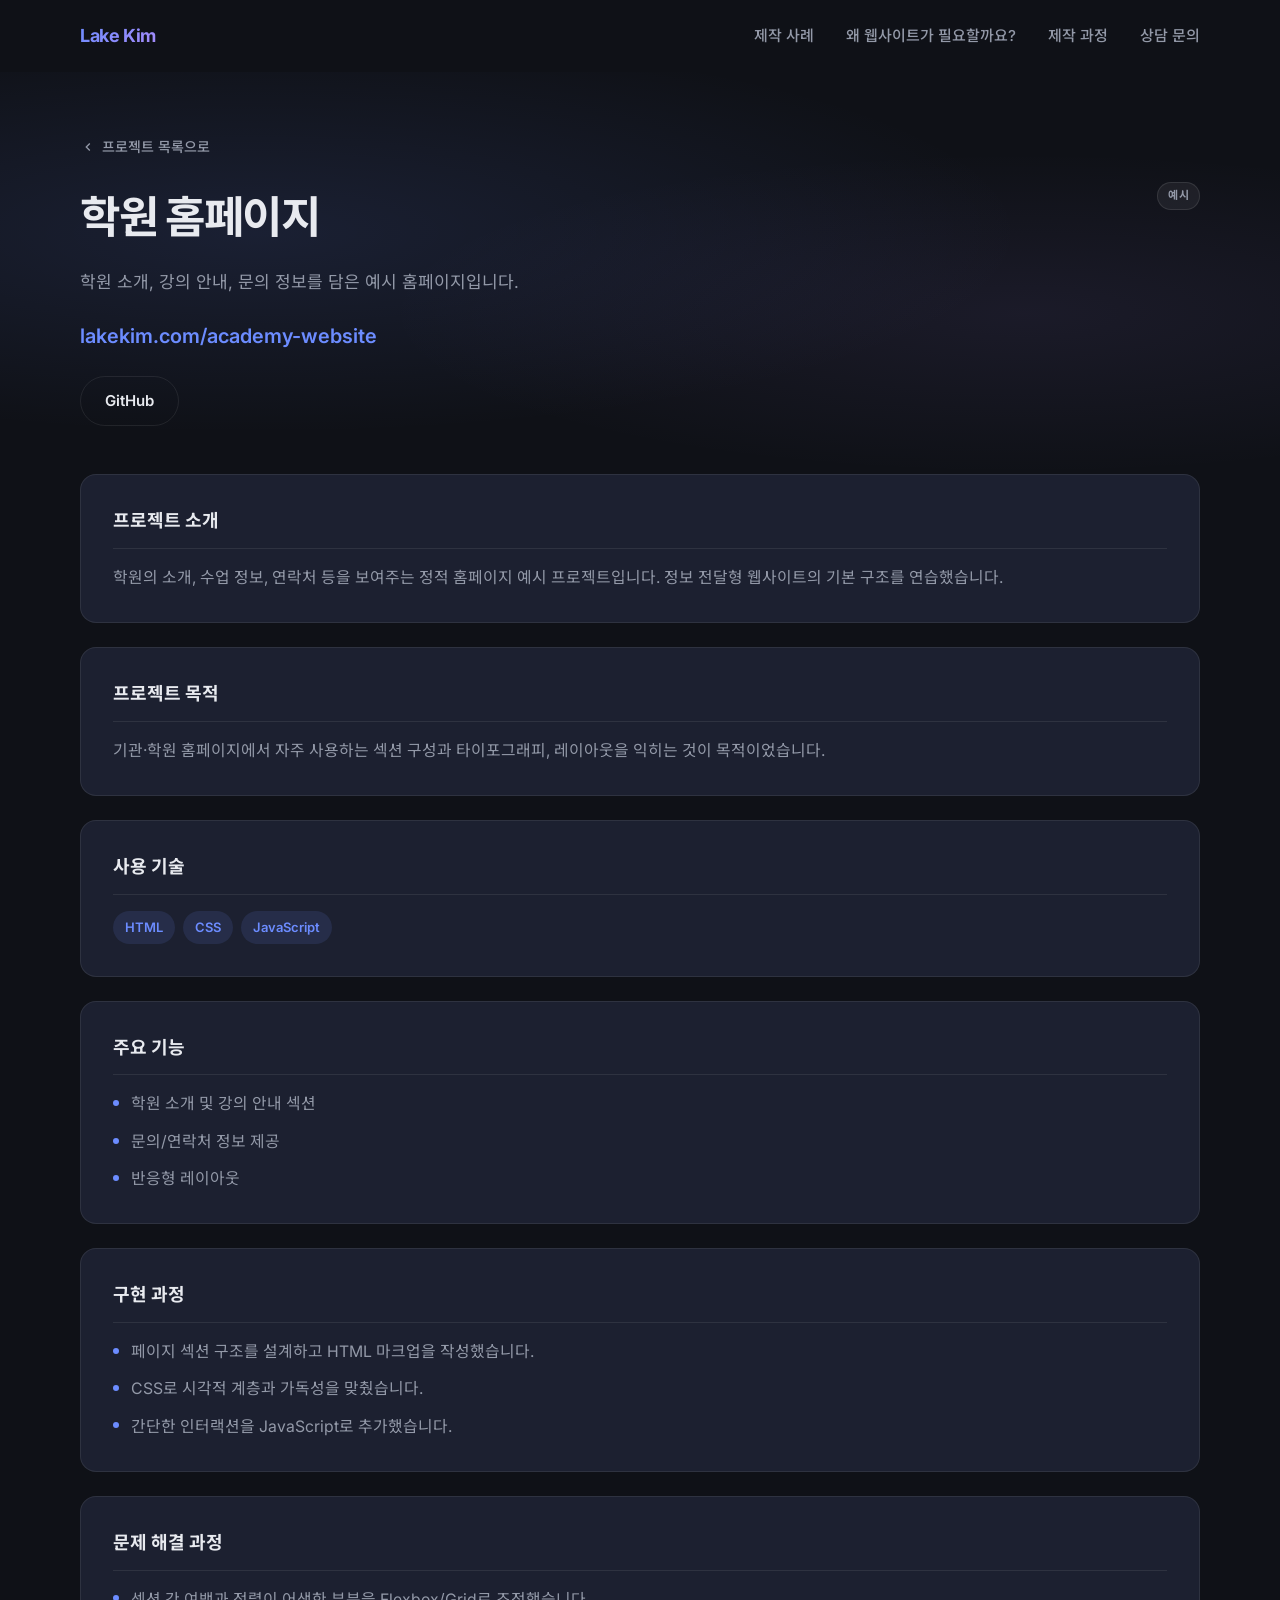
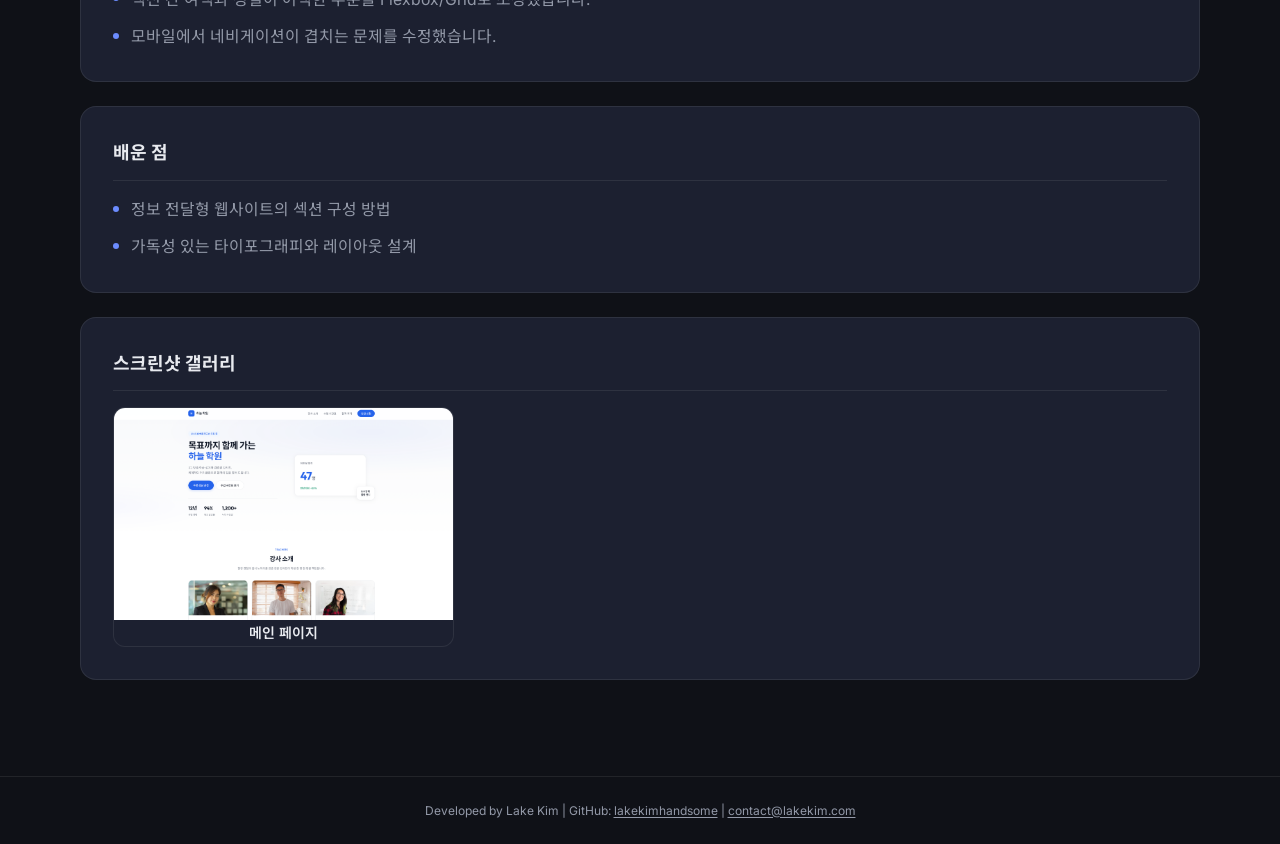
==== commit a204bc2b: "Change speaklog screenshots" ====
--- a/projects/academy-website/index.html
+++ b/projects/academy-website/index.html
@@ -18,10 +18,10 @@
     <nav class="nav container">
       <a href="../../" class="logo logo--link">Lake Kim</a>
       <ul class="nav-links" id="nav-links">
-        <li><a href="../../#projects">Projects</a></li>
-        <li><a href="../../#why-website">Why Website</a></li>
-        <li><a href="../../#process">Process</a></li>
-        <li><a href="../../#contact">Contact</a></li>
+        <li><a href="../../#projects">제작 사례</a></li>
+        <li><a href="../../#why-website">왜 웹사이트가 필요할까요?</a></li>
+        <li><a href="../../#process">제작 과정</a></li>
+        <li><a href="../../#contact">상담 문의</a></li>
       </ul>
       <button type="button" class="nav-toggle" id="nav-toggle" aria-label="메뉴 열기" aria-expanded="false"><span></span><span></span><span></span></button>
     </nav>
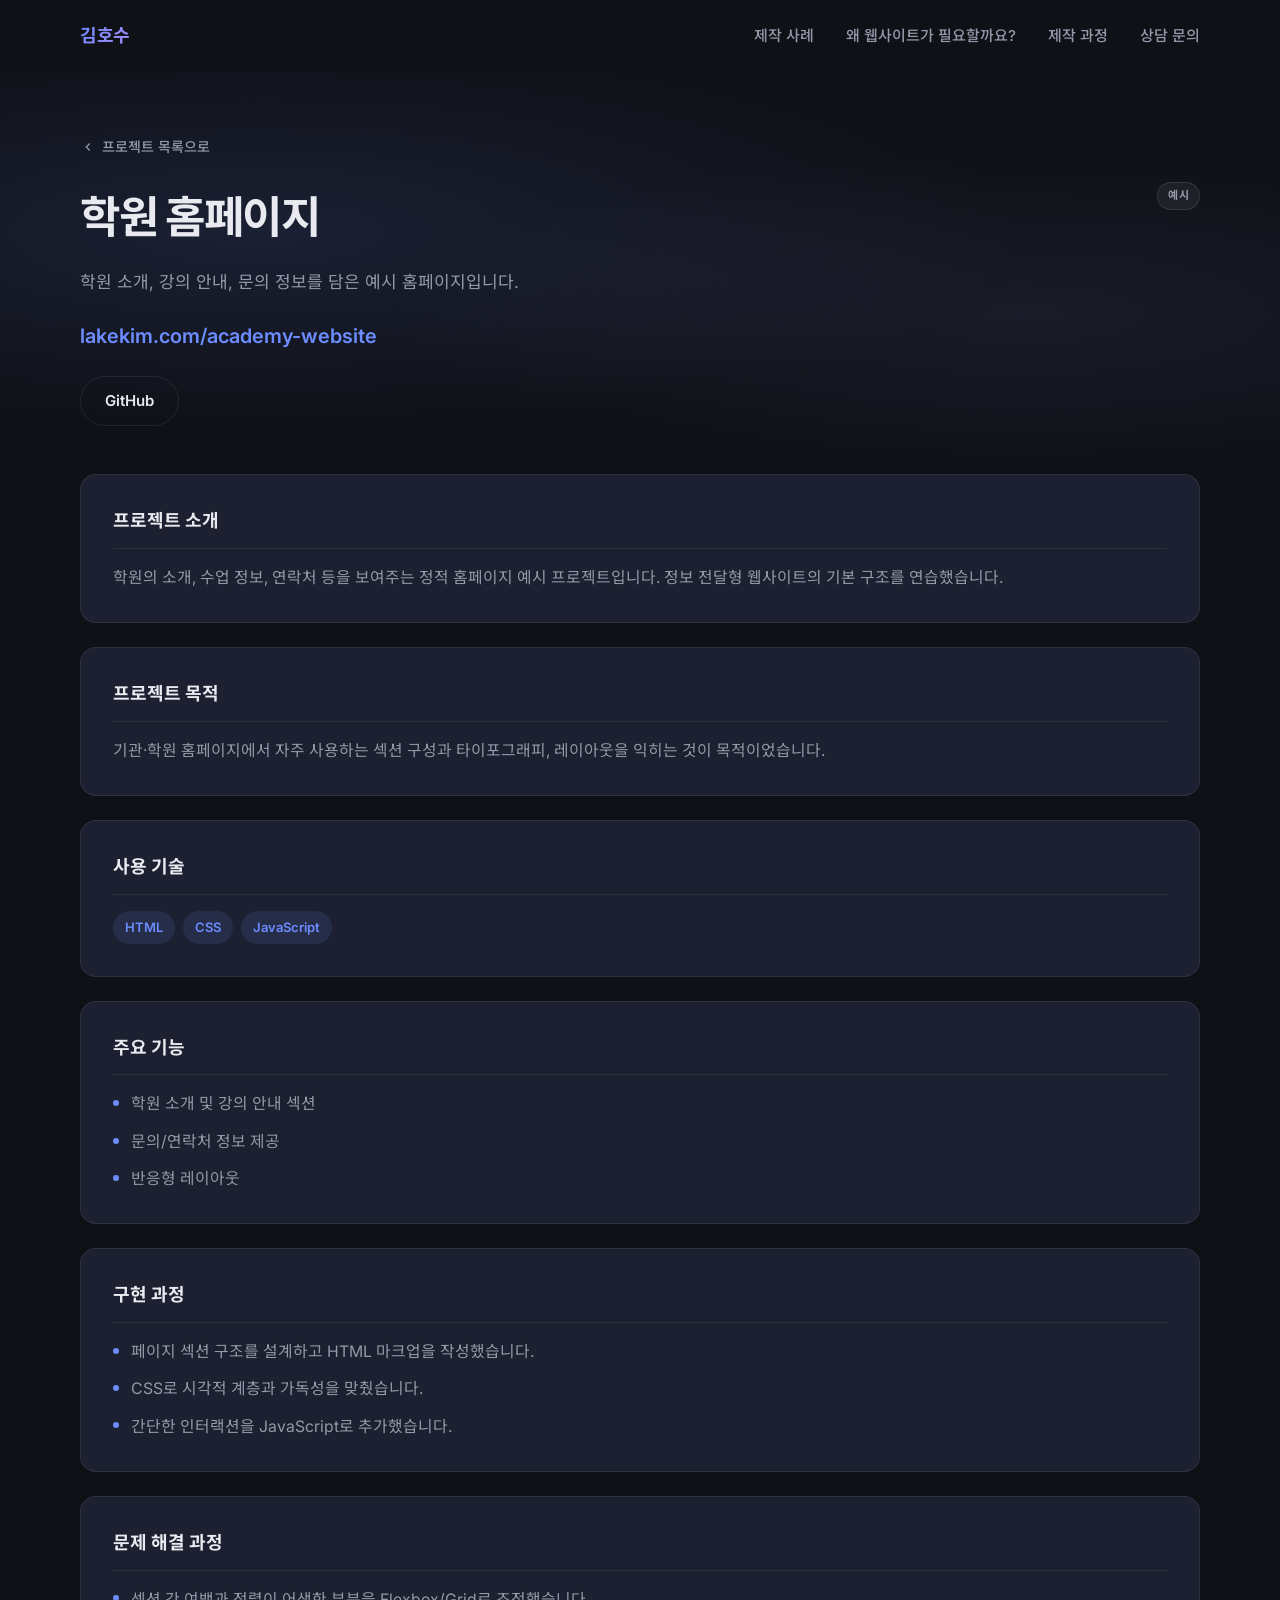
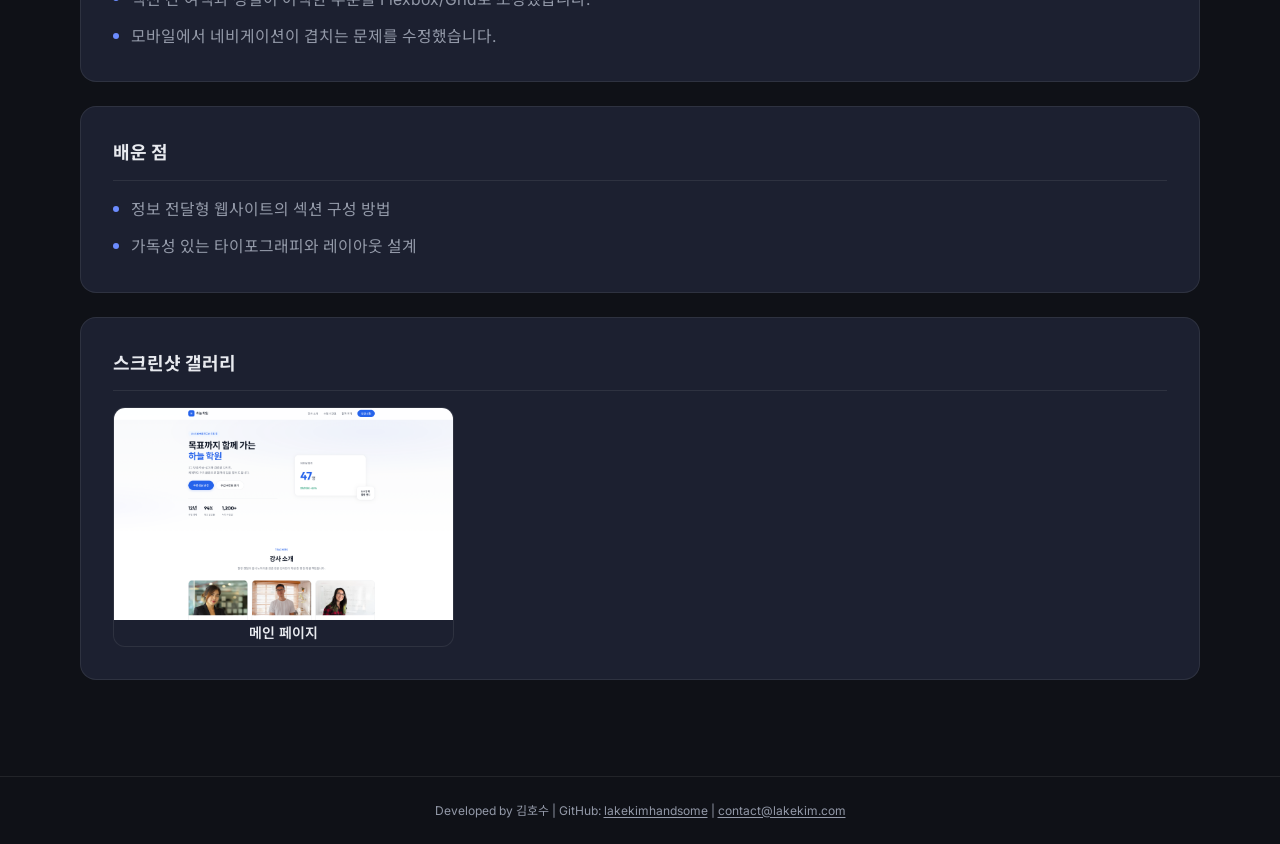
==== commit d1b8afa7: "Add speaklog mobile screenshot and change header's logo" ====
--- a/projects/academy-website/index.html
+++ b/projects/academy-website/index.html
@@ -16,7 +16,7 @@
 <body class="page-detail">
   <header class="header scrolled" id="header">
     <nav class="nav container">
-      <a href="../../" class="logo logo--link">Lake Kim</a>
+      <a href="../../" class="logo logo--link">김호수</a>
       <ul class="nav-links" id="nav-links">
         <li><a href="../../#projects">제작 사례</a></li>
         <li><a href="../../#why-website">왜 웹사이트가 필요할까요?</a></li>
@@ -58,7 +58,7 @@
     </section>
   </main>
 
-  <footer class="site-footer"><p class="site-footer__copy">Developed by Lake Kim | GitHub: <a href="https://github.com/lakekimhandsome" target="_blank" rel="noopener noreferrer">lakekimhandsome</a> | <a href="mailto:contact@lakekim.com">contact@lakekim.com</a></p></footer>
+  <footer class="site-footer"><p class="site-footer__copy">Developed by 김호수 | GitHub: <a href="https://github.com/lakekimhandsome" target="_blank" rel="noopener noreferrer">lakekimhandsome</a> | <a href="mailto:contact@lakekim.com">contact@lakekim.com</a></p></footer>
 
   <div id="lightbox" class="lightbox" aria-hidden="true" role="dialog" aria-modal="true" aria-label="스크린샷 확대 보기">
     <div class="lightbox__backdrop"></div>
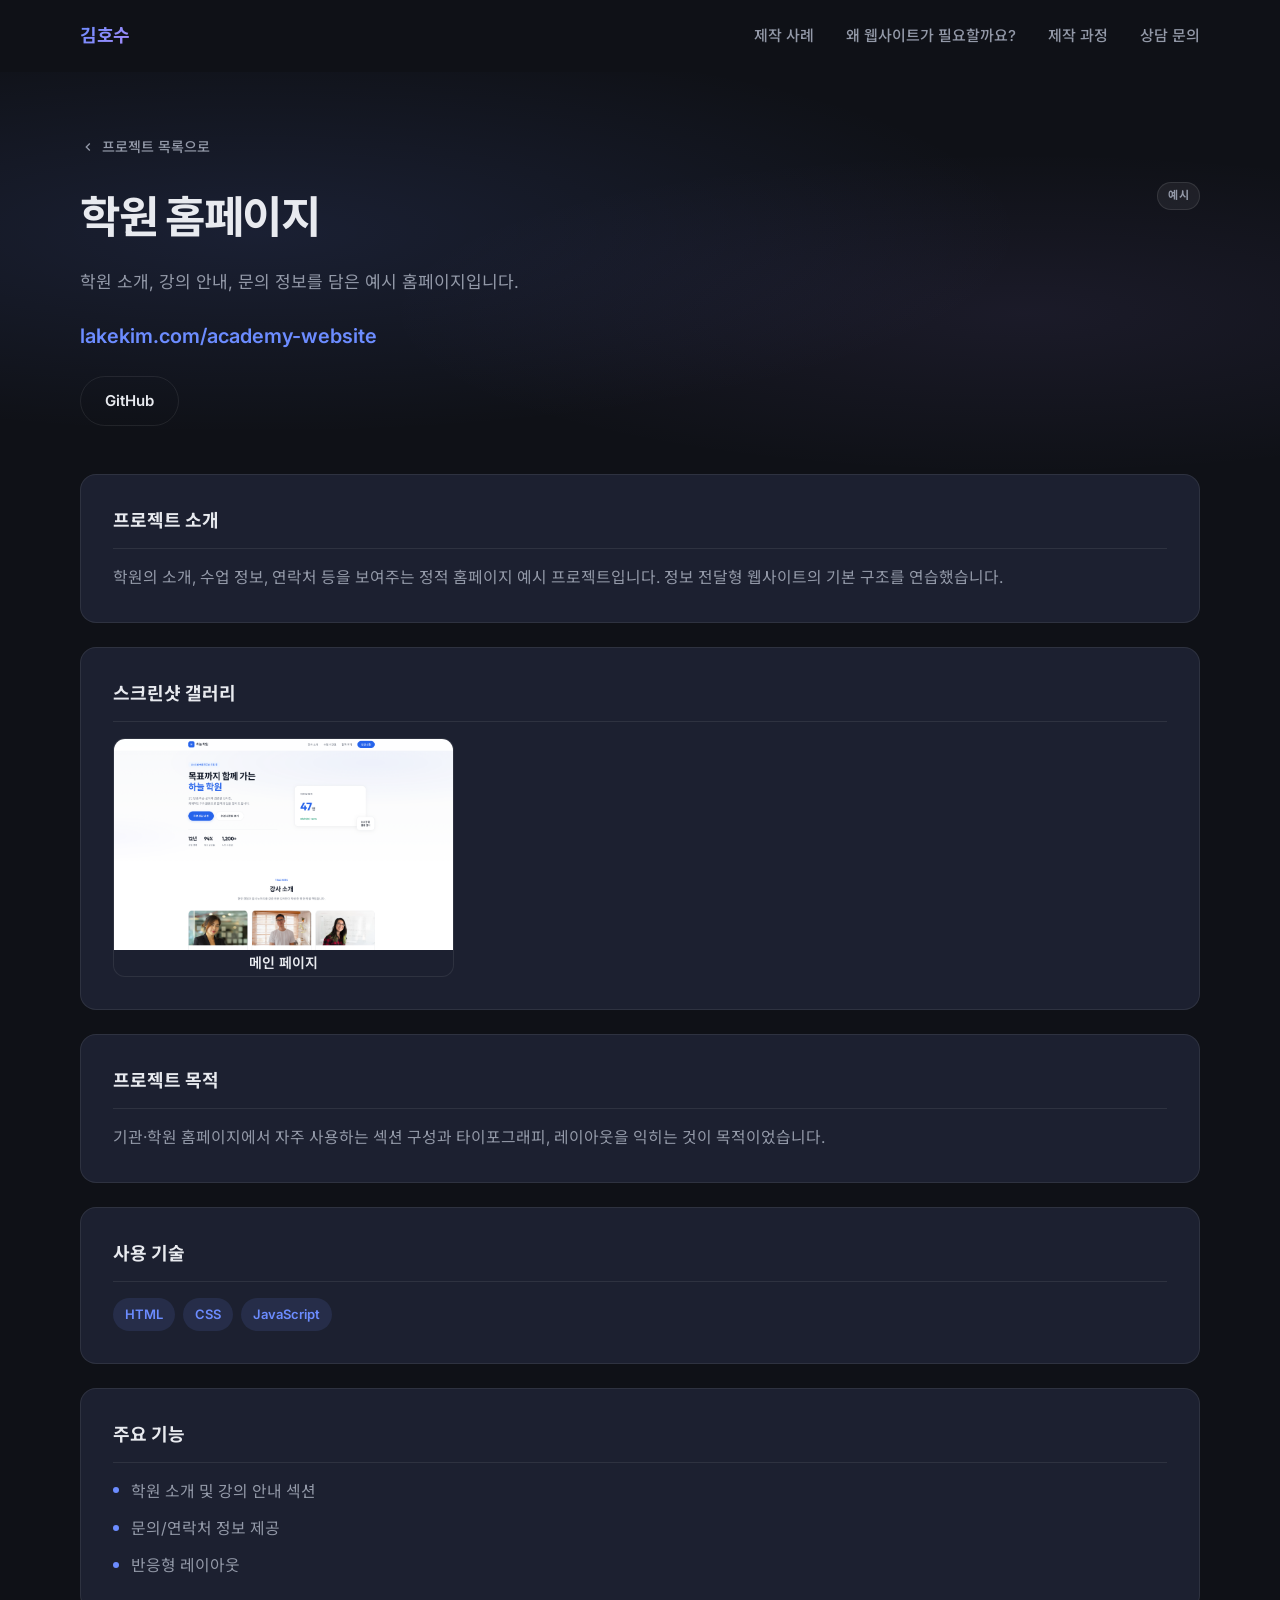
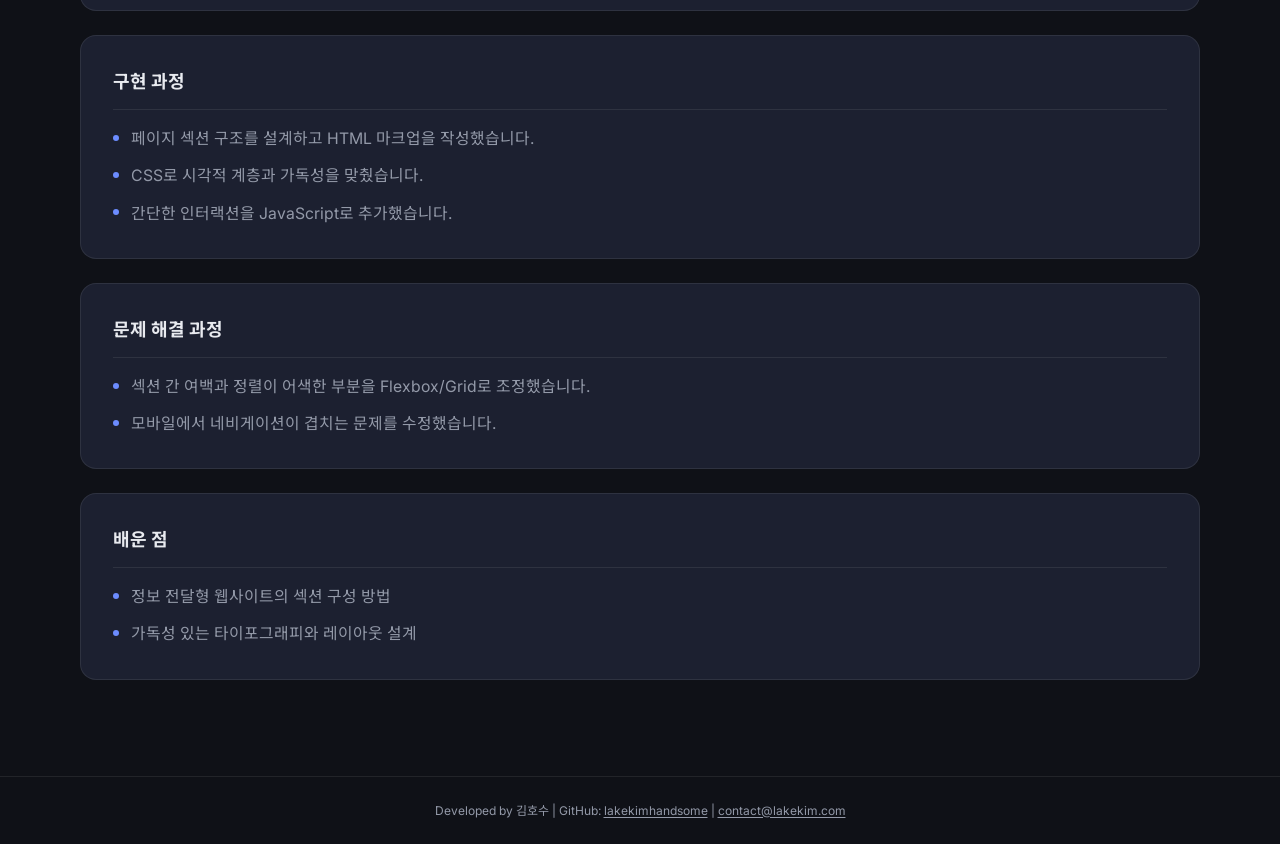
==== commit e02f25a9: "Change project detail page's card order" ====
--- a/projects/academy-website/index.html
+++ b/projects/academy-website/index.html
@@ -47,13 +47,13 @@
     <section class="detail-content">
       <div class="container detail-grid">
         <article class="detail-block reveal"><h2 class="detail-block-title">프로젝트 소개</h2><p class="detail-text">학원의 소개, 수업 정보, 연락처 등을 보여주는 정적 홈페이지 예시 프로젝트입니다. 정보 전달형 웹사이트의 기본 구조를 연습했습니다.</p></article>
+        <article class="detail-block reveal"><h2 class="detail-block-title">스크린샷 갤러리</h2><div class="gallery-grid"><button type="button" class="gallery-item" data-lightbox-src="../../images/projects/academy-website.png" data-lightbox-caption="메인 페이지"><div class="gallery-item__media"><img src="../../images/projects/academy-website.png" alt="메인 페이지" loading="lazy"></div><span class="gallery-item__caption">메인 페이지</span></button></div></article>
         <article class="detail-block reveal"><h2 class="detail-block-title">프로젝트 목적</h2><p class="detail-text">기관·학원 홈페이지에서 자주 사용하는 섹션 구성과 타이포그래피, 레이아웃을 익히는 것이 목적이었습니다.</p></article>
         <article class="detail-block reveal"><h2 class="detail-block-title">사용 기술</h2><ul class="detail-tech"><li>HTML</li><li>CSS</li><li>JavaScript</li></ul></article>
         <article class="detail-block reveal"><h2 class="detail-block-title">주요 기능</h2><ul class="detail-list"><li><span class="detail-list-marker" aria-hidden="true"></span>학원 소개 및 강의 안내 섹션</li><li><span class="detail-list-marker" aria-hidden="true"></span>문의/연락처 정보 제공</li><li><span class="detail-list-marker" aria-hidden="true"></span>반응형 레이아웃</li></ul></article>
         <article class="detail-block reveal"><h2 class="detail-block-title">구현 과정</h2><ul class="detail-list"><li><span class="detail-list-marker" aria-hidden="true"></span>페이지 섹션 구조를 설계하고 HTML 마크업을 작성했습니다.</li><li><span class="detail-list-marker" aria-hidden="true"></span>CSS로 시각적 계층과 가독성을 맞췄습니다.</li><li><span class="detail-list-marker" aria-hidden="true"></span>간단한 인터랙션을 JavaScript로 추가했습니다.</li></ul></article>
         <article class="detail-block reveal"><h2 class="detail-block-title">문제 해결 과정</h2><ul class="detail-list"><li><span class="detail-list-marker" aria-hidden="true"></span>섹션 간 여백과 정렬이 어색한 부분을 Flexbox/Grid로 조정했습니다.</li><li><span class="detail-list-marker" aria-hidden="true"></span>모바일에서 네비게이션이 겹치는 문제를 수정했습니다.</li></ul></article>
         <article class="detail-block reveal"><h2 class="detail-block-title">배운 점</h2><ul class="detail-list"><li><span class="detail-list-marker" aria-hidden="true"></span>정보 전달형 웹사이트의 섹션 구성 방법</li><li><span class="detail-list-marker" aria-hidden="true"></span>가독성 있는 타이포그래피와 레이아웃 설계</li></ul></article>
-        <article class="detail-block reveal"><h2 class="detail-block-title">스크린샷 갤러리</h2><div class="gallery-grid"><button type="button" class="gallery-item" data-lightbox-src="../../images/projects/academy-website.png" data-lightbox-caption="메인 페이지"><div class="gallery-item__media"><img src="../../images/projects/academy-website.png" alt="메인 페이지" loading="lazy"></div><span class="gallery-item__caption">메인 페이지</span></button></div></article>
       </div>
     </section>
   </main>
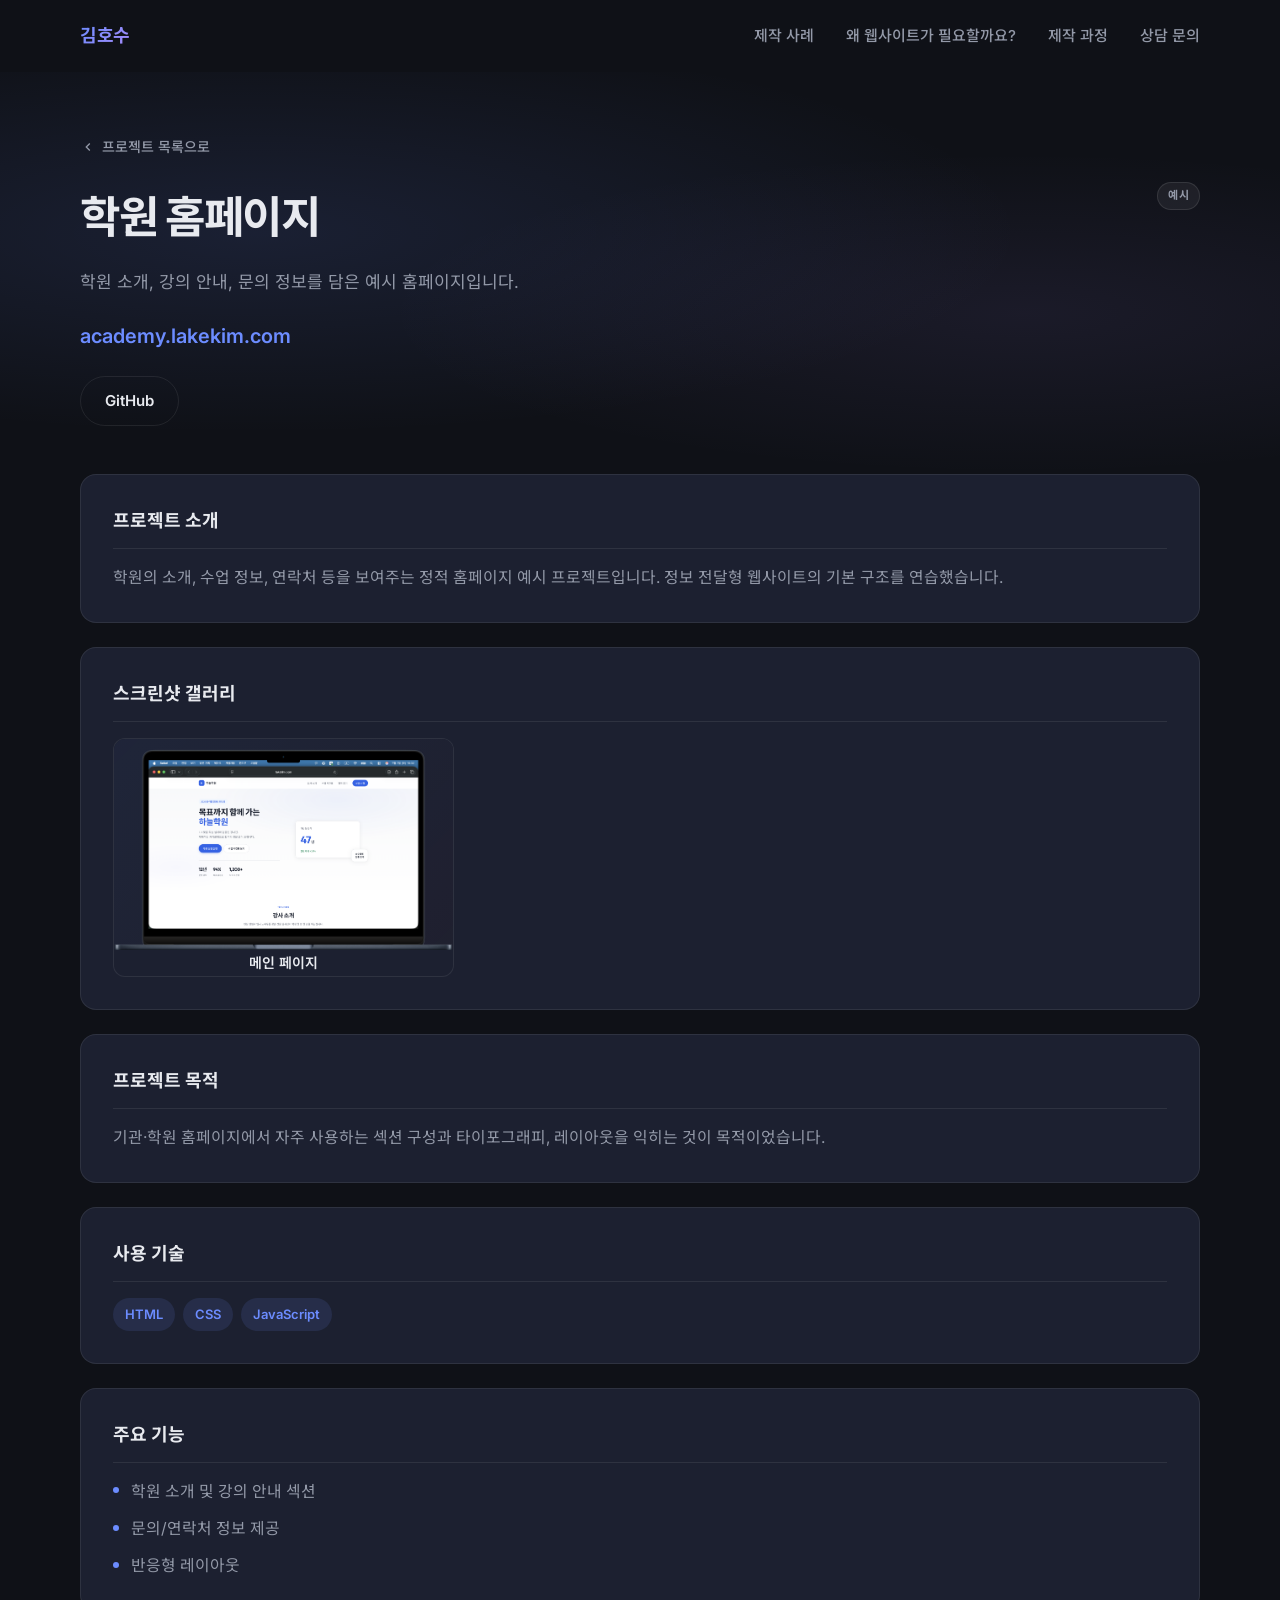
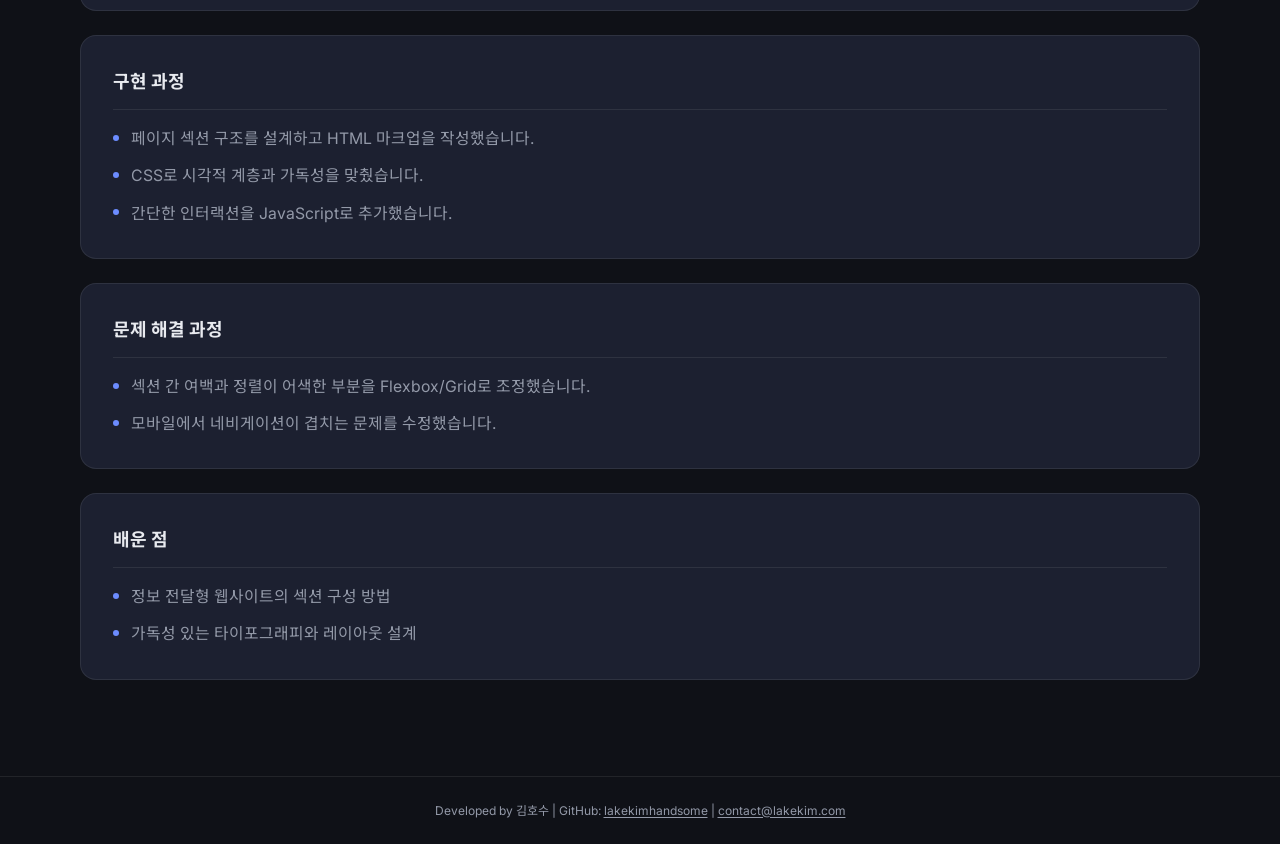
==== commit 77c95307: "Change example page URL and fix mobile UI" ====
--- a/projects/academy-website/index.html
+++ b/projects/academy-website/index.html
@@ -5,7 +5,7 @@
   <meta charset="UTF-8">
   <meta name="viewport" content="width=device-width, initial-scale=1.0">
   <meta name="description" content="학원 홈페이지 프로젝트 상세">
-  <title>학원 홈페이지 | Project Detail</title>
+  <title>학원 홈페이지 | 상세 보기</title>
   <link rel="icon" href="../../favicon.svg" type="image/svg+xml">
   <link rel="preconnect" href="https://fonts.googleapis.com">
   <link rel="preconnect" href="https://fonts.gstatic.com" crossorigin>
@@ -36,8 +36,8 @@
           <span class="project-badge project-badge--sample">예시</span>
         </div>
         <p class="detail-summary">학원 소개, 강의 안내, 문의 정보를 담은 예시 홈페이지입니다.</p>
-        <a href="https://lakekim.com/academy-website" class="project-url" target="_blank"
-          rel="noopener noreferrer">lakekim.com/academy-website</a>
+        <a href="https://academy.lakekim.com" class="project-url" target="_blank"
+          rel="noopener noreferrer">academy.lakekim.com</a>
         <div class="detail-actions">
           <a href="https://github.com/lakekimhandsome/academy-website" class="btn btn-outline" target="_blank" rel="noopener noreferrer">GitHub</a>
         </div>
--- a/style.css
+++ b/style.css
@@ -38,6 +38,7 @@
   color: var(--text);
   line-height: 1.6;
   -webkit-font-smoothing: antialiased;
+  overflow-x: clip;
 }
 
 a {
@@ -232,6 +233,10 @@
   padding-block: 4rem 6rem;
 }
 
+.hero-inner > * {
+  min-width: 0;
+}
+
 .hero-greeting {
   font-size: 1.125rem;
   color: var(--accent);
@@ -292,6 +297,7 @@
   overflow: hidden;
   box-shadow: var(--shadow);
   text-align: left;
+  max-width: 100%;
 }
 
 .code-window-header {
@@ -614,6 +620,8 @@
   color: #a78bfa;
   background: rgba(167, 139, 250, 0.12);
   border: 1px solid rgba(167, 139, 250, 0.28);
+  text-transform: none;
+  letter-spacing: 0;
 }
 
 .project-card-media--mobile .project-image {
@@ -638,6 +646,22 @@
   flex-shrink: 0;
 }
 
+.status-dev {
+  display: inline-flex;
+  align-items: center;
+  gap: 0.375rem;
+  padding: 0.25rem 0.625rem;
+  font-size: 0.6875rem;
+  font-weight: 700;
+  letter-spacing: 0.04em;
+  color: #fbbf24;
+  background: rgba(251, 191, 36, 0.1);
+  border: 1px solid rgba(251, 191, 36, 0.25);
+  border-radius: 999px;
+  white-space: nowrap;
+  flex-shrink: 0;
+}
+
 .status-dot {
   width: 8px;
   height: 8px;
@@ -646,6 +670,11 @@
   animation: status-blink 1.5s ease-in-out infinite;
 }
 
+.status-dot--dev {
+  background: #f59e0b;
+  animation: status-blink-dev 1.5s ease-in-out infinite;
+}
+
 @keyframes status-blink {
   0%,
   100% {
@@ -656,6 +685,19 @@
   50% {
     opacity: 0.35;
     box-shadow: 0 0 2px rgba(34, 197, 94, 0.3);
+  }
+}
+
+@keyframes status-blink-dev {
+  0%,
+  100% {
+    opacity: 1;
+    box-shadow: 0 0 6px rgba(245, 158, 11, 0.9);
+  }
+
+  50% {
+    opacity: 0.35;
+    box-shadow: 0 0 2px rgba(245, 158, 11, 0.3);
   }
 }
 
@@ -1298,9 +1340,14 @@
 
 /* ===== Responsive ===== */
 @media (max-width: 900px) {
+  .hero {
+    min-height: auto;
+  }
+
   .hero-inner {
     grid-template-columns: 1fr;
-    gap: 3rem;
+    gap: 2.5rem;
+    padding-block: 2.5rem 3.5rem;
     text-align: center;
   }
 
@@ -1315,7 +1362,7 @@
   .hero-visual {
     order: -1;
     width: 100%;
-    max-width: 420px;
+    max-width: 100%;
     margin-inline: auto;
     text-align: left;
   }
@@ -1339,6 +1386,33 @@
 }
 
 @media (max-width: 640px) {
+  .container {
+    width: min(1120px, calc(100% - 1.5rem));
+  }
+
+  .hero-inner {
+    gap: 2rem;
+    padding-block: 2rem 2.5rem;
+  }
+
+  .hero-name {
+    font-size: clamp(2rem, 9vw, 2.75rem);
+  }
+
+  .hero-role {
+    font-size: 1.125rem;
+  }
+
+  .hero-desc {
+    font-size: 1rem;
+  }
+
+  .code-window-body {
+    padding: 0.875rem 1rem;
+    font-size: 0.6875rem;
+    line-height: 1.65;
+  }
+
   .nav-links {
     position: fixed;
     top: var(--header-h);
@@ -1439,4 +1513,9 @@
   .hero-actions .btn {
     width: 100%;
   }
-}
+
+  .code-window-body {
+    font-size: 0.625rem;
+    padding: 0.75rem;
+  }
+}
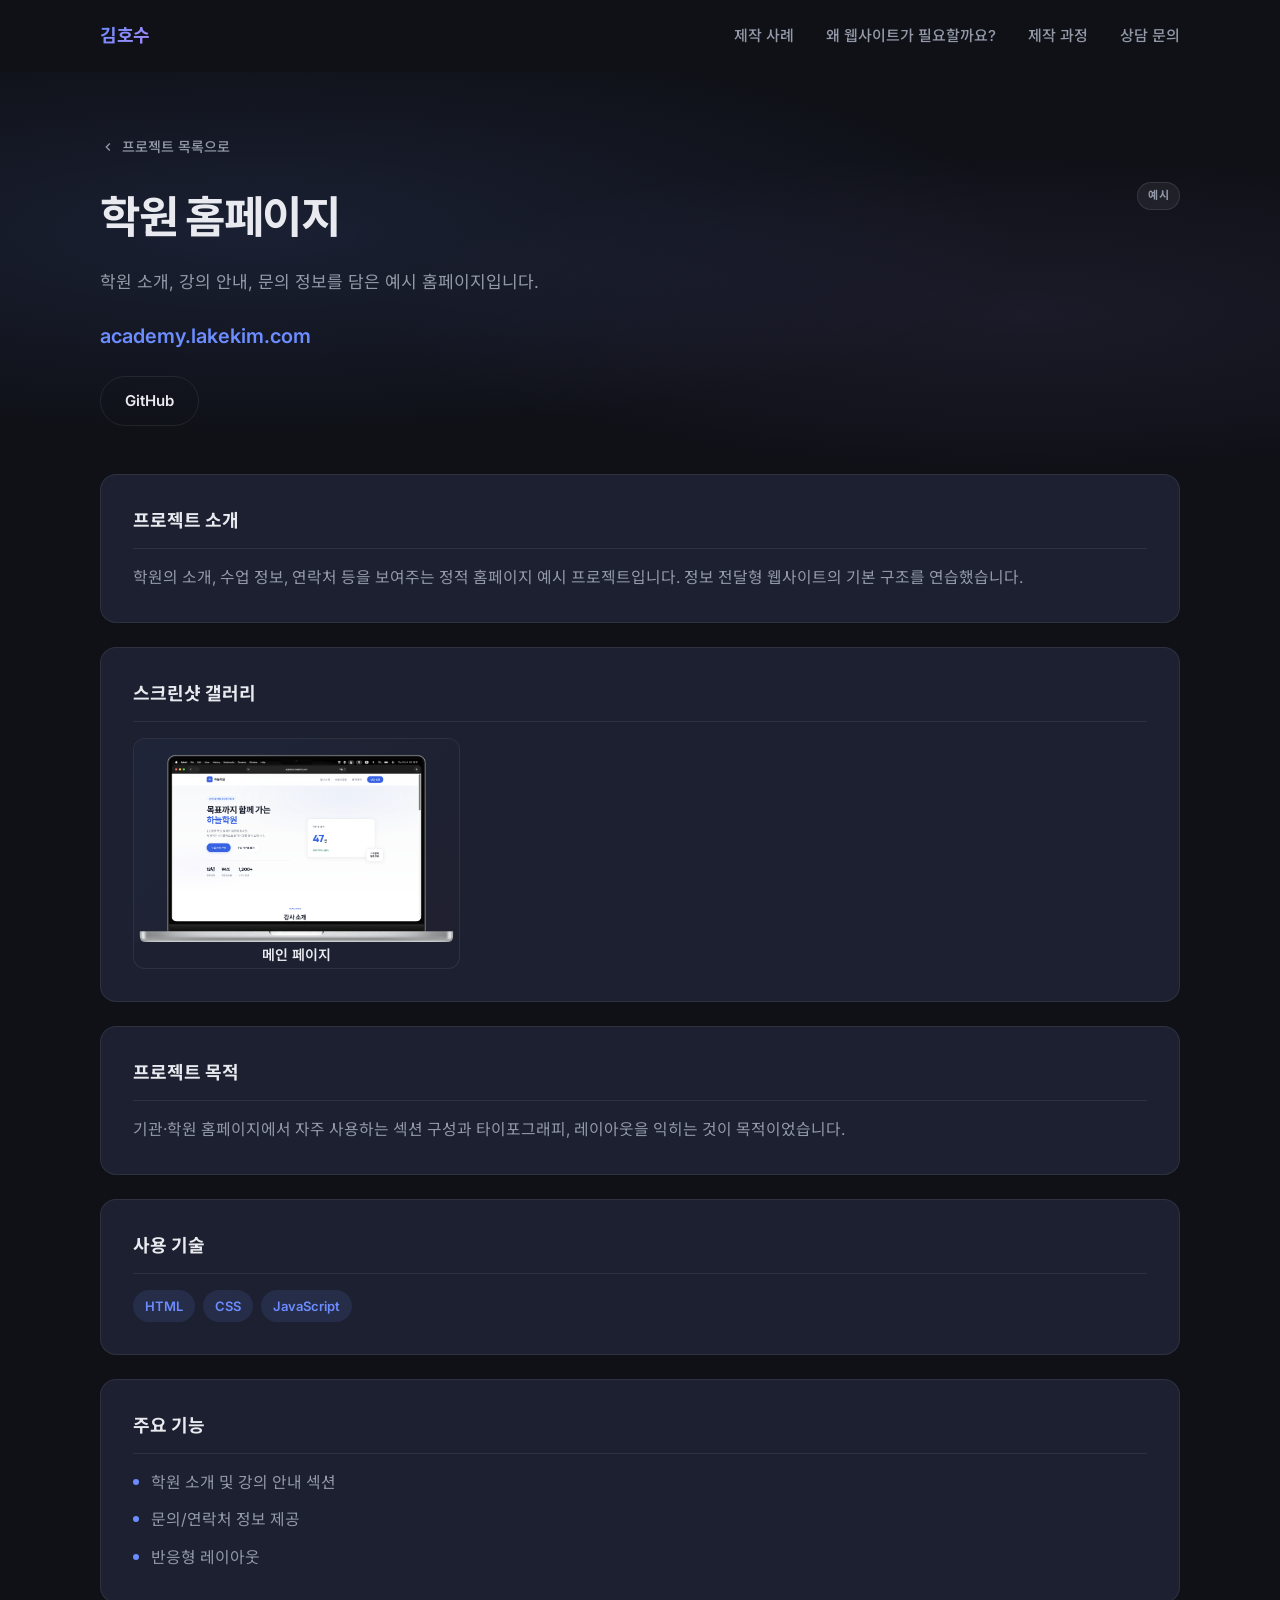
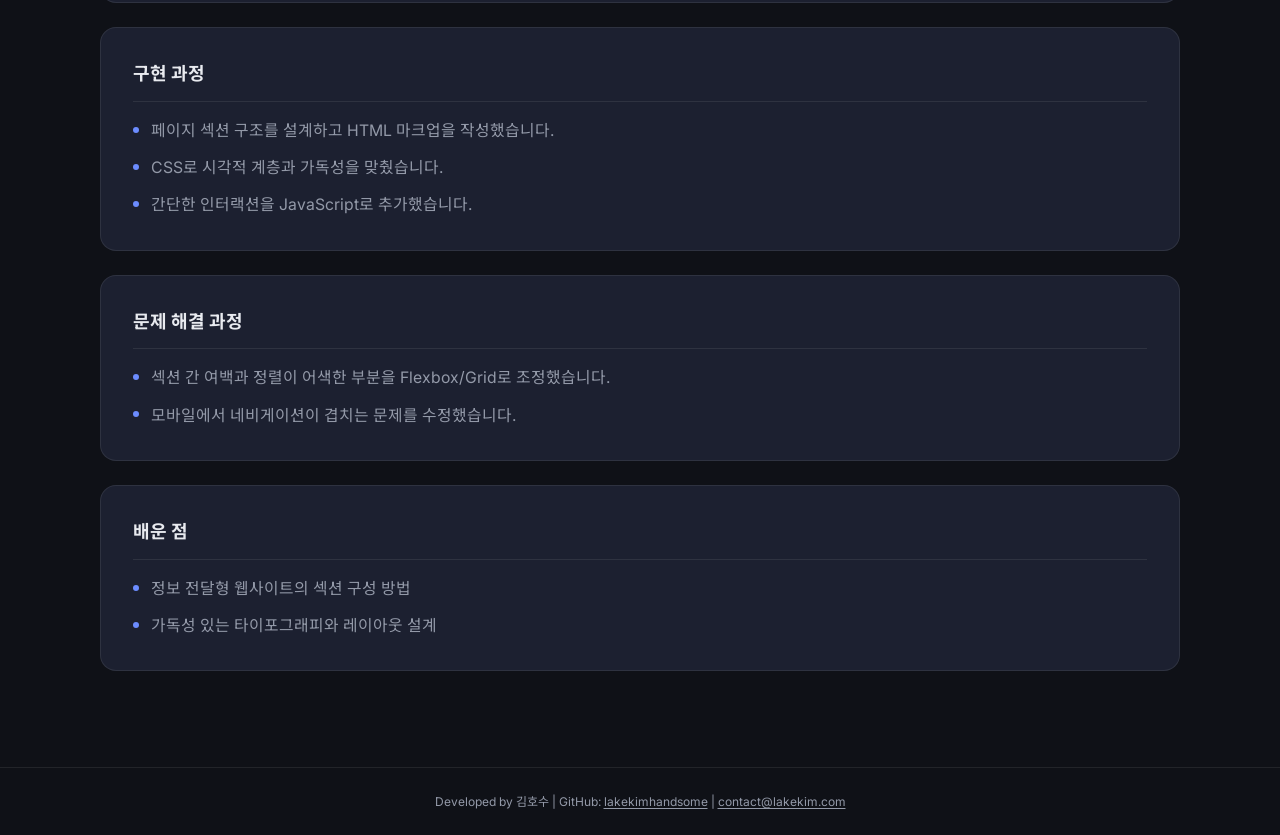
==== commit ccc71d33: "Update portfolio project screenshots" ====
--- a/projects/academy-website/index.html
+++ b/projects/academy-website/index.html
@@ -47,7 +47,7 @@
     <section class="detail-content">
       <div class="container detail-grid">
         <article class="detail-block reveal"><h2 class="detail-block-title">프로젝트 소개</h2><p class="detail-text">학원의 소개, 수업 정보, 연락처 등을 보여주는 정적 홈페이지 예시 프로젝트입니다. 정보 전달형 웹사이트의 기본 구조를 연습했습니다.</p></article>
-        <article class="detail-block reveal"><h2 class="detail-block-title">스크린샷 갤러리</h2><div class="gallery-grid"><button type="button" class="gallery-item" data-lightbox-src="../../images/projects/academy-website.png" data-lightbox-caption="메인 페이지"><div class="gallery-item__media"><img src="../../images/projects/academy-website.png" alt="메인 페이지" loading="lazy"></div><span class="gallery-item__caption">메인 페이지</span></button></div></article>
+        <article class="detail-block reveal"><h2 class="detail-block-title">스크린샷 갤러리</h2><div class="gallery-grid"><button type="button" class="gallery-item" data-lightbox-src="../../images/projects/academy-website.png?v=20261008" data-lightbox-caption="메인 페이지"><div class="gallery-item__media"><img src="../../images/projects/academy-website.png?v=20261008" alt="메인 페이지" loading="lazy"></div><span class="gallery-item__caption">메인 페이지</span></button></div></article>
         <article class="detail-block reveal"><h2 class="detail-block-title">프로젝트 목적</h2><p class="detail-text">기관·학원 홈페이지에서 자주 사용하는 섹션 구성과 타이포그래피, 레이아웃을 익히는 것이 목적이었습니다.</p></article>
         <article class="detail-block reveal"><h2 class="detail-block-title">사용 기술</h2><ul class="detail-tech"><li>HTML</li><li>CSS</li><li>JavaScript</li></ul></article>
         <article class="detail-block reveal"><h2 class="detail-block-title">주요 기능</h2><ul class="detail-list"><li><span class="detail-list-marker" aria-hidden="true"></span>학원 소개 및 강의 안내 섹션</li><li><span class="detail-list-marker" aria-hidden="true"></span>문의/연락처 정보 제공</li><li><span class="detail-list-marker" aria-hidden="true"></span>반응형 레이아웃</li></ul></article>
--- a/style.css
+++ b/style.css
@@ -63,8 +63,10 @@
 }
 
 .container {
-  width: min(1120px, calc(100% - 2.5rem));
+  width: 100%;
+  max-width: 1120px;
   margin-inline: auto;
+  padding-inline: clamp(1rem, 4vw, 1.25rem);
 }
 
 /* ===== Header ===== */
@@ -119,22 +121,46 @@
 
 .nav-toggle {
   display: none;
-  flex-direction: column;
-  gap: 5px;
-  padding: 4px;
+  position: relative;
+  width: 22px;
+  height: 14px;
+  padding: 0;
+  border: 0;
+  background: transparent;
+  cursor: pointer;
 }
 
 .nav-toggle span {
   display: block;
-  width: 22px;
+  position: absolute;
+  left: 0;
+  right: 0;
+  width: 100%;
+  height: 0;
+  border-bottom: 2px solid var(--text);
+  transition: all ease-out 0.3s;
+}
+
+.nav-toggle span:nth-child(1) {
+  top: 0;
+}
+
+.nav-toggle span:nth-child(2) {
+  top: 50%;
   height: 2px;
+  border-bottom: 0;
   background: var(--text);
-  border-radius: 2px;
-  transition: transform var(--transition), opacity var(--transition);
+  transition: all ease-out 0.1s;
+}
+
+.nav-toggle span:nth-child(3) {
+  top: 100%;
 }
 
 .nav-toggle.active span:nth-child(1) {
-  transform: translateY(7px) rotate(45deg);
+  top: 50%;
+  transform: rotate(45deg);
+  transform-origin: center;
 }
 
 .nav-toggle.active span:nth-child(2) {
@@ -142,7 +168,9 @@
 }
 
 .nav-toggle.active span:nth-child(3) {
-  transform: translateY(-7px) rotate(-45deg);
+  top: 50%;
+  transform: rotate(-45deg);
+  transform-origin: center;
 }
 
 /* ===== Buttons ===== */
@@ -213,7 +241,13 @@
   display: flex;
   align-items: center;
   padding-top: var(--header-h);
-  overflow: hidden;
+  overflow-x: clip;
+}
+
+.hero-content,
+.hero-visual {
+  width: 100%;
+  max-width: 100%;
 }
 
 .hero-bg {
@@ -250,6 +284,7 @@
   letter-spacing: -0.03em;
   line-height: 1.1;
   margin-bottom: 0.75rem;
+  overflow-wrap: anywhere;
 }
 
 .hero-cursor {
@@ -336,11 +371,15 @@
   text-align: left;
   direction: ltr;
   white-space: pre;
+  width: 100%;
+  max-width: 100%;
+  box-sizing: border-box;
 }
 
 .code-window-body code {
   display: block;
   text-align: left;
+  max-width: 100%;
 }
 
 .code-keyword {
@@ -1342,12 +1381,15 @@
 @media (max-width: 900px) {
   .hero {
     min-height: auto;
+    align-items: flex-start;
+    padding-bottom: 2.5rem;
+    overflow-x: visible;
   }
 
   .hero-inner {
     grid-template-columns: 1fr;
-    gap: 2.5rem;
-    padding-block: 2.5rem 3.5rem;
+    gap: 2rem;
+    padding-block: 2rem 2.5rem;
     text-align: center;
   }
 
@@ -1357,6 +1399,7 @@
 
   .hero-actions {
     justify-content: center;
+    width: 100%;
   }
 
   .hero-visual {
@@ -1365,6 +1408,21 @@
     max-width: 100%;
     margin-inline: auto;
     text-align: left;
+    overflow: hidden;
+  }
+
+  .code-window {
+    width: 100%;
+  }
+
+  .code-window-body {
+    white-space: pre-wrap;
+    overflow-x: hidden;
+    overflow-wrap: anywhere;
+    word-break: break-word;
+    padding: 1rem;
+    font-size: 0.75rem;
+    line-height: 1.65;
   }
 
   .hero-br {
@@ -1386,31 +1444,31 @@
 }
 
 @media (max-width: 640px) {
-  .container {
-    width: min(1120px, calc(100% - 1.5rem));
-  }
-
   .hero-inner {
-    gap: 2rem;
-    padding-block: 2rem 2.5rem;
+    gap: 1.5rem;
+    padding-block: 1.5rem 2rem;
   }
 
   .hero-name {
-    font-size: clamp(2rem, 9vw, 2.75rem);
+    font-size: clamp(1.875rem, 8vw, 2.25rem);
+  }
+
+  .hero-greeting {
+    font-size: 1rem;
   }
 
   .hero-role {
-    font-size: 1.125rem;
+    font-size: 1rem;
   }
 
   .hero-desc {
-    font-size: 1rem;
+    font-size: 0.9375rem;
+    margin-bottom: 1.5rem;
   }
 
   .code-window-body {
-    padding: 0.875rem 1rem;
+    padding: 0.875rem;
     font-size: 0.6875rem;
-    line-height: 1.65;
   }
 
   .nav-links {
@@ -1504,16 +1562,18 @@
   }
 }
 
-@media (max-width: 400px) {
+@media (max-width: 520px) {
   .hero-actions {
     flex-direction: column;
-    width: 100%;
+    align-items: stretch;
   }
 
   .hero-actions .btn {
     width: 100%;
   }
-
+}
+
+@media (max-width: 400px) {
   .code-window-body {
     font-size: 0.625rem;
     padding: 0.75rem;
